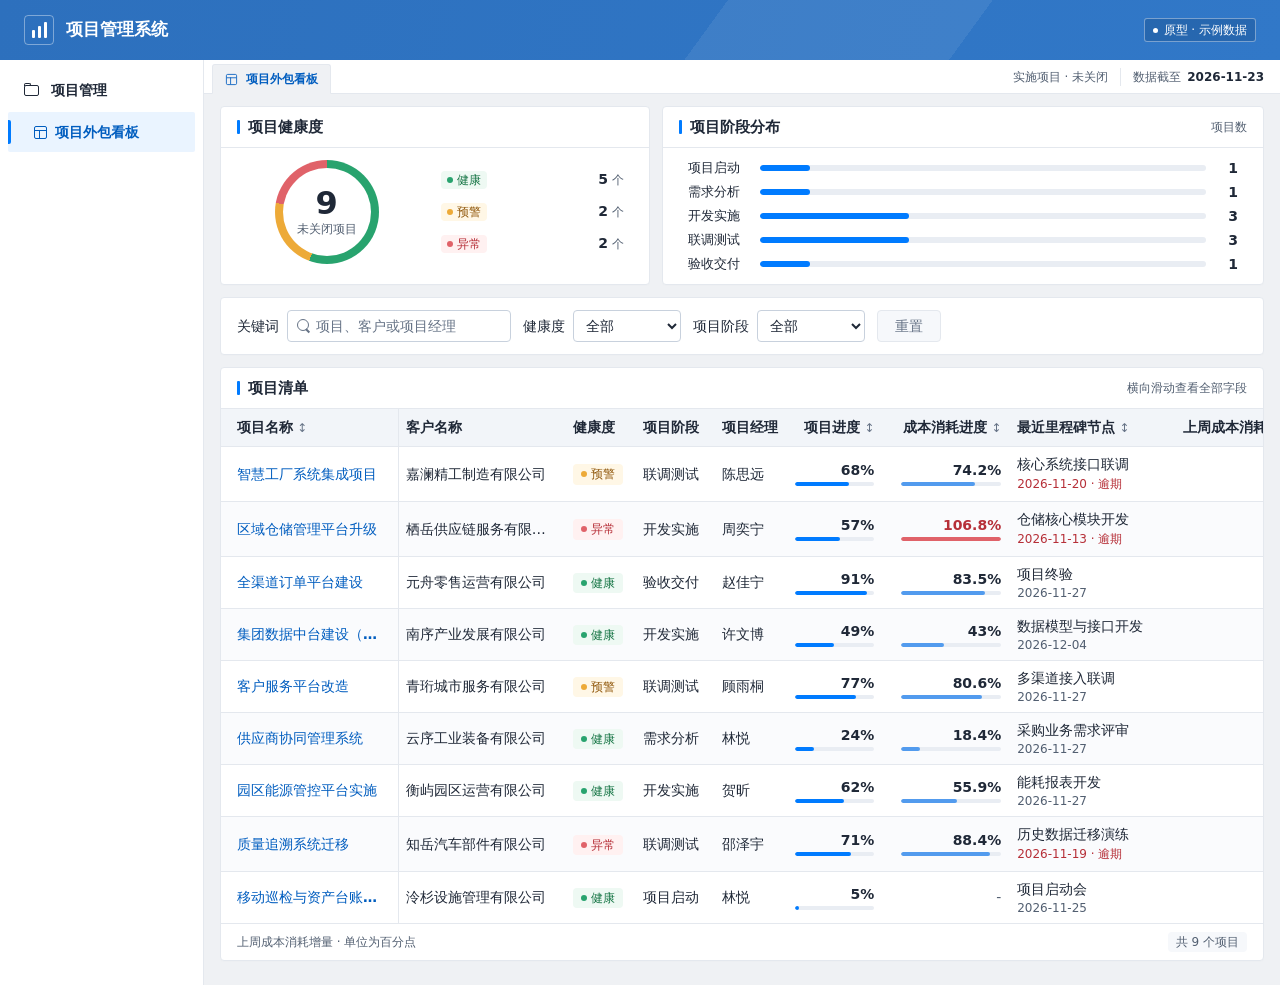
==== project-outsourcing-dashboard.html @ 2dc1c1fe "Publish project outsourcing dashboard" ====
<!doctype html>
<html lang="zh-CN">
<head>
  <meta charset="utf-8">
  <meta name="viewport" content="width=device-width, initial-scale=1">
  <meta name="color-scheme" content="light">
  <title>项目外包看板原型</title>
  <style>
/* PMIS reference · KOCA platform shell, workspace tabs and enterprise table */
/* Standalone prototype · native HTML controls */
:root {
  --ink: #1f2837;
  --muted: #525f71;
  --quiet: #667386;
  --blue: #007bff;
  --blue-dark: #005dbf;
  --blue-light: #eaf4ff;
  --blue-line: #b2d6ff;
  --blue-bar: #007bff;
  --blue-mid: #529bee;
  --canvas: #eff1f4;
  --paper: #fff;
  --line: #e4e8ee;
  --line-strong: #c8d1dd;
  --green: #167545;
  --green-mid: #28a36e;
  --green-soft: #eef9f3;
  --amber: #90570a;
  --amber-mid: #edaa38;
  --amber-soft: #fff7e6;
  --red: #b62f38;
  --red-mid: #e06269;
  --red-soft: #fff1f1;
  --soft: #f6f8fb;
  --table-head: #f2f5f9;
  --table-stripe: #fafbfd;
  --track: #e9edf3;
  --focus: #005dbf;
  --platform-blue: #3178c8;
  --platform-blue-deep: #2d70bd;
  --platform-white: #fff;
  --platform-band: #ffffff13;
  --platform-border: #ffffff63;
  --platform-chip: #15498458;
  --nav-overlay: #17283f59;
  --header-height: 60px;
  --rail-width: 204px;
  --radius: 4px;
  --shadow: 0 1px 2px #1a355403;
  --font-body: "PingFang SC", "Microsoft YaHei UI", "Microsoft YaHei", "Noto Sans CJK SC", system-ui, sans-serif;
  --font-display: var(--font-body);
  --font-num: "Segoe UI", "Microsoft YaHei UI", system-ui, sans-serif;
}

*, *::before, *::after { box-sizing: border-box; }
html, body { margin: 0; min-width: 0; min-height: 100%; overflow-x: clip; }
body { color: var(--ink); background: var(--canvas); font: 14px/1.5 var(--font-body); }
button, input, select { font: inherit; }
button { color: inherit; cursor: pointer; }
button:disabled { cursor: default; }
a { color: var(--blue-dark); text-decoration: none; }
a:hover { text-decoration: underline; }
:where(a, button, input, select, summary, [tabindex]):focus-visible { outline: 2px solid var(--focus); outline-offset: 2px; }
:where(button, .worktabs a, .app-brand) { white-space: nowrap; }
h1, h2, h3, p { margin: 0; }
h1, h2, h3 { font-family: var(--font-display); overflow-wrap: anywhere; min-width: 0; }
.skip-link { position: fixed; z-index: 10; inset: 8px auto auto 12px; transform: translateY(-160%); background: var(--paper); padding: 8px 12px; border-radius: var(--radius); }
.skip-link:focus { transform: none; }
.visually-hidden { position: absolute; width: 1px; height: 1px; padding: 0; overflow: hidden; clip-path: inset(50%); white-space: nowrap; }

.app-header { position: sticky; top: 0; z-index: 8; color: var(--platform-white); background: linear-gradient(126deg, transparent 0 55%, var(--platform-band) 55% 75%, transparent 75%), linear-gradient(105deg, var(--platform-blue-deep), var(--platform-blue)); }
.app-header-inner { height: var(--header-height); padding: 0 24px; display: flex; align-items: center; gap: 12px; }
.app-header :focus-visible { outline-color: var(--platform-white); }
.app-brand { display: inline-flex; align-items: center; gap: 12px; font-weight: 650; font-size: 17px; color: inherit; }
.app-brand:hover { text-decoration: none; }
.brand-icon { display: inline-flex; align-items: end; justify-content: center; gap: 3px; width: 30px; height: 30px; padding-bottom: 6px; flex: none; border: 1px solid var(--platform-border); border-radius: var(--radius); }
.brand-icon i { width: 3px; height: 8px; border-radius: 1px; background: currentColor; }
.brand-icon i:nth-child(2) { height: 12px; }
.brand-icon i:nth-child(3) { height: 16px; }
.demo-mark { display: inline-flex; align-items: center; gap: 6px; margin-left: auto; padding: 2px 8px; color: inherit; background: var(--platform-chip); border: 1px solid var(--platform-border); border-radius: 3px; font-size: 12px; white-space: nowrap; }
.demo-mark span { width: 5px; height: 5px; border-radius: 50%; background: currentColor; }
.menu-toggle, .nav-scrim { display: none; }
.app-layout { display: grid; grid-template-columns: var(--rail-width) minmax(0, 1fr); min-height: calc(100vh - var(--header-height)); }
.sidebar { min-width: 0; background: var(--paper); border-right: 1px solid var(--line); padding-top: 12px; }
.sidebar nav { position: sticky; top: calc(var(--header-height) + 12px); }
.sidebar-title { display: flex; align-items: center; gap: 12px; min-height: 36px; margin: 0 12px; padding-inline: 12px; font-size: 14px; font-weight: 600; }
.sidebar-link { position: relative; display: flex; align-items: center; gap: 8px; min-height: 40px; margin: 4px 8px 0; padding: 8px 12px 8px 26px; border-radius: 2px; color: var(--blue-dark); background: var(--blue-light); font-weight: 600; }
.sidebar-link::before { content: ""; position: absolute; top: 8px; bottom: 8px; left: 0; width: 3px; border-radius: 0 2px 2px 0; background: var(--blue); }
.sidebar-link:hover { text-decoration: none; background: var(--blue-light); box-shadow: inset 0 0 0 1px var(--blue-line); }
.folder-icon, .dashboard-icon { position: relative; display: inline-block; flex: none; }
.folder-icon { width: 15px; height: 11px; border: 1.5px solid currentColor; border-radius: 2px; }
.folder-icon::before { content: ""; position: absolute; width: 7px; height: 3px; bottom: 100%; left: -1.5px; border: 1.5px solid currentColor; border-bottom: 0; border-radius: 2px 2px 0 0; }
.dashboard-icon { width: 13px; height: 13px; border: 1.5px solid currentColor; border-radius: 2px; }
.dashboard-icon::before, .dashboard-icon::after { position: absolute; content: ""; background: currentColor; }
.dashboard-icon::before { top: 3px; left: 0; right: 0; height: 1px; }
.dashboard-icon::after { top: 3px; left: 4px; bottom: 0; width: 1px; }

.workspace { min-width: 0; }
.workspace-inner { max-width: 1568px; margin: 0 auto; min-width: 0; padding: 12px 16px 24px; }
.workbar { position: sticky; z-index: 3; top: var(--header-height); display: flex; align-items: center; gap: 12px; min-width: 0; min-height: 34px; padding: 0 16px 0 8px; border-bottom: 1px solid var(--line); background: var(--paper); }
.worktabs { align-self: stretch; display: flex; flex: none; align-items: end; }
.worktab { display: flex; align-items: center; gap: 8px; padding: 4px 12px; height: 30px; background: var(--canvas); border: 1px solid var(--line); border-bottom-color: var(--canvas); border-radius: 3px 3px 0 0; color: var(--blue-dark); font-size: 12px; font-weight: 600; transform: translateY(1px); }
.worktab .dashboard-icon { scale: .85; }
.worktab:hover { background: var(--blue-light); text-decoration: none; }
.worktab:focus-visible { outline-offset: -2px; }
.work-scope { margin-left: auto; padding-right: 12px; border-right: 1px solid var(--line); color: var(--muted); font-size: 12px; white-space: nowrap; }
.panel { min-width: 0; background: var(--paper); border: 1px solid var(--line); border-radius: var(--radius); box-shadow: var(--shadow); }
#page-title:focus, #d-project-heading:focus { outline: none; }
.snapshot { display: inline-flex; gap: 6px; align-items: center; color: var(--muted); font-size: 12px; white-space: nowrap; }
.snapshot time { font: 600 12px var(--font-num); color: var(--ink); font-variant-numeric: tabular-nums; }
.section-label { display: flex; align-items: center; gap: 8px; color: var(--ink); font-size: 15px; font-weight: 600; line-height: 24px; }
.section-label::before { content: ""; width: 3px; height: 14px; background: var(--blue); border-radius: 1px; flex: none; }

.portfolio-summary { display: grid; grid-template-columns: minmax(0, 5fr) minmax(0, 7fr); gap: 12px; margin-bottom: 12px; }
.summary-heading { display: flex; justify-content: space-between; align-items: center; gap: 8px; padding: 8px 16px; border-bottom: 1px solid var(--line); }
.summary-heading > span { color: var(--muted); font-size: 12px; }
.health-layout { display: grid; grid-template-columns: minmax(112px, 1fr) minmax(0, 1.12fr); align-items: center; gap: 16px; padding: 12px 16px; }
.health-ring { position: relative; display: grid; place-items: center; justify-self: center; width: 104px; height: 104px; border-radius: 50%; background: conic-gradient(var(--green-mid) 0 var(--slice-one), var(--amber-mid) var(--slice-one) var(--slice-two), var(--red-mid) var(--slice-two) 100%); }
.health-ring::before { content: ""; position: absolute; inset: 8px; border-radius: 50%; background: var(--paper); }
.ring-label { position: relative; display: grid; justify-items: center; line-height: 1.15; gap: 4px; }
.ring-label strong { font: 650 32px/1 var(--font-num); color: var(--ink); }
.ring-label span { color: var(--muted); font-size: 12px; }
.summary-controls { display: grid; gap: 4px; min-width: 0; }
.health-selector, .stage-selector { display: grid; align-items: center; background: none; border: 1px solid transparent; border-radius: var(--radius); padding: 4px 8px; text-align: left; min-width: 0; }
.health-selector { grid-template-columns: 1fr auto; gap: 8px; }
.health-selector:hover, .stage-selector:hover { background: var(--soft); }
.health-selector[aria-pressed="true"], .stage-selector[aria-pressed="true"] { background: var(--blue-light); border-color: var(--blue-line); }
.health-label { display: inline-flex; justify-self: start; align-items: center; gap: 4px; padding: 0 6px; color: var(--status-fg); background: var(--status-bg); border-radius: var(--radius); font-size: 12px; }
.health-selector .value, .stage-selector .value { font: 600 14px var(--font-num); font-variant-numeric: tabular-nums; }
.health-selector .value small { margin-left: 4px; color: var(--muted); font: 12px var(--font-body); }
.health-dot { width: 6px; height: 6px; border-radius: 50%; background: var(--status-icon, currentColor); flex: none; }
.tone-ok { --status-fg: var(--green); --status-bg: var(--green-soft); --status-icon: var(--green-mid); }
.tone-watch { --status-fg: var(--amber); --status-bg: var(--amber-soft); --status-icon: var(--amber-mid); }
.tone-risk { --status-fg: var(--red); --status-bg: var(--red-soft); --status-icon: var(--red-mid); }
.health { display: inline-flex; align-items: center; gap: 4px; padding: 2px 8px; border-radius: var(--radius); background: var(--status-bg); color: var(--status-fg); font-size: 12px; white-space: nowrap; }
.stage-controls { display: grid; padding: 8px 16px; }
.stage-selector { grid-template-columns: 64px minmax(0, 1fr) 24px; gap: 8px; padding: 0 8px; min-height: 24px; }
.stage-selector > span:first-child { font-size: 13px; }
.stage-selector .value { text-align: right; }
.stage-track, .cell-track { display: block; background: var(--track); overflow: hidden; border-radius: 4px; }
.stage-track { height: 6px; }
.stage-track i, .cell-track i { display: block; height: 100%; width: var(--bar-width); background: var(--blue-bar); border-radius: inherit; }

.list-header { display: flex; align-items: center; justify-content: space-between; flex-wrap: wrap; gap: 8px; padding: 8px 16px; }
.list-title { display: flex; flex-wrap: wrap; align-items: center; gap: 8px; }
.list-count { color: var(--muted); background: var(--soft); padding: 0 8px; border-radius: var(--radius); font-size: 12px; line-height: 20px; font-variant-numeric: tabular-nums; white-space: nowrap; }
.filters { display: flex; flex-wrap: wrap; align-items: center; gap: 12px; padding: 12px 16px; margin-bottom: 12px; }
.filter-field { display: flex; align-items: center; gap: 8px; min-width: 0; }
.filter-field > span:first-child { white-space: nowrap; }
.search-control { display: block; position: relative; min-width: 0; width: 224px; }
.search-icon { width: 12px; height: 12px; position: absolute; top: 9px; left: 10px; border: 1.5px solid var(--quiet); border-radius: 50%; pointer-events: none; }
.search-icon::after { content: ""; position: absolute; width: 5px; height: 1.5px; background: var(--quiet); top: 8px; left: 8px; rotate: 45deg; transform-origin: left center; }
.filters :where(input, select, button) { border: 1px solid var(--line-strong); background: var(--paper); border-radius: var(--radius); min-height: 32px; color: var(--ink); font-size: 14px; }
.filters input { width: 100%; padding: 4px 8px 4px 28px; }
.filters input::placeholder { color: var(--quiet); opacity: 1; }
.filters select { padding: 4px 8px; min-width: 108px; }
.filters :where(input, select):hover { border-color: var(--quiet); }
.filters .reset { padding: 4px 12px; min-width: 64px; }
.filters .reset:hover:not(:disabled) { background: var(--blue-light); color: var(--blue-dark); border-color: var(--blue); }
.filters .reset:disabled { color: var(--quiet); background: var(--soft); border-color: var(--line); }
.mobile-scroll-hint { display: none; }

.project-grid { overflow-x: auto; overscroll-behavior-x: contain; scrollbar-color: var(--line-strong) var(--soft); }
.project-grid:focus-visible { outline-offset: -2px; }
.project-table { width: 100%; min-width: 1104px; border-spacing: 0; border-collapse: separate; table-layout: fixed; text-align: left; }
.project-table th { background: var(--table-head); color: var(--ink); border-block: 1px solid var(--line); font-size: 14px; font-weight: 600; white-space: nowrap; }
.project-table :where(th, td) { padding: 8px; vertical-align: middle; }
.project-table :where(th, td):first-child { padding-left: 16px; }
.project-table :where(th, td):last-child { padding-right: 16px; }
.project-table th:nth-child(1) { width: 16%; }
.project-table th:nth-child(2) { width: 15.2%; }
.project-table th:nth-child(3) { width: 6.3%; }
.project-table th:nth-child(4) { width: 7.2%; }
.project-table th:nth-child(5) { width: 6.6%; }
.project-table th:nth-child(6) { width: 8.6%; }
.project-table th:nth-child(7) { width: 11.5%; }
.project-table th:nth-child(8) { width: 14%; }
.project-table th:nth-child(9) { width: 14.6%; }
.project-table :is(th, td):is(:nth-child(6), :nth-child(7), :nth-child(9)) { text-align: right; }
.project-table td { height: 48px; font-size: 14px; border-bottom: 1px solid var(--line); line-height: 1.36; }
.project-table tbody tr:not(.empty-row) { cursor: pointer; }
.project-table tbody tr:nth-child(even) td { background: var(--table-stripe); }
.project-table tbody tr:not(.empty-row):hover td, .project-table tbody tr:not(.empty-row):focus-within td { background: var(--blue-light); }
.project-table .sort { display: inline-flex; align-items: center; gap: 4px; padding: 0; border: 0; background: none; font-weight: inherit; }
.sort .sort-icon { font: 12px/1 var(--font-num); color: var(--quiet); }
.project-table th[aria-sort] .sort-icon, .project-table .sort:hover { color: var(--blue-dark); }
.project-link, .customer-cell > span, .milestone-cell > span { display: block; white-space: nowrap; overflow: hidden; text-overflow: ellipsis; }
.project-link { color: var(--blue-dark); font-weight: 550; }
.barcell { display: grid; gap: 4px; margin-left: auto; max-width: 100px; }
.cell-value { font: 600 14px/1.15 var(--font-num); font-variant-numeric: tabular-nums; white-space: nowrap; }
.cell-track { height: 4px; }
.barcell.cost .cell-track i { background: var(--blue-mid); }
.barcell.over { color: var(--red); }
.barcell.over .cell-track i { background: var(--red-mid); }
.milestone-cell { display: grid; gap: 2px; min-width: 0; }
.milestone-cell small { color: var(--muted); font: 12px var(--font-body); white-space: nowrap; }
.milestone-cell small.late { color: var(--red); }
.weekly-cell { white-space: nowrap; font-variant-numeric: tabular-nums; }
.weekly-number { font: 600 14px var(--font-num); }
.weekly-number.neutral, .missing { color: var(--muted); }
.project-table .empty-row td { text-align: center; padding: 24px 16px; color: var(--muted); }
.empty-row strong { display: block; color: var(--ink); font-weight: 600; margin-bottom: 4px; }
.table-notes { display: flex; align-items: center; justify-content: space-between; flex-wrap: wrap; gap: 4px 12px; padding: 8px 16px; color: var(--muted); font-size: 12px; }
.unknown-project { padding: 20px; }
.unknown-project a { display: inline-block; margin-top: 8px; }
.no-script { padding: 16px; }

@media (max-width: 1360px) {
  .project-table :where(th, td):first-child { position: sticky; left: 0; z-index: 1; background: var(--paper); box-shadow: 1px 0 var(--line); }
  .project-table th:first-child { background: var(--table-head); }
  .project-table .empty-row td { position: static; box-shadow: none; text-align: left; }
  .mobile-scroll-hint { display: block; color: var(--muted); font-size: 12px; }
}
@media (max-width: 1024px) {
  .app-layout { grid-template-columns: minmax(0, 1fr); }
  .sidebar { display: none; }
  .app-header-inner { padding-inline: 12px; }
  .menu-toggle { display: grid; place-items: center; flex: none; width: 32px; height: 32px; padding: 0; color: inherit; background: transparent; border: 1px solid transparent; border-radius: var(--radius); }
  .menu-toggle:hover, .menu-toggle[aria-expanded="true"] { background: var(--platform-chip); border-color: var(--platform-border); }
  .menu-toggle span { width: 15px; height: 2px; border-radius: 1px; background: currentColor; box-shadow: 0 -5px currentColor, 0 5px currentColor; }
  .mobile-nav-open .sidebar { display: block; position: fixed; z-index: 7; top: var(--header-height); bottom: 0; left: 0; width: min(232px, 82vw); }
  .mobile-nav-open .nav-scrim:not([hidden]) { display: block; position: fixed; z-index: 6; inset: var(--header-height) 0 0; border: 0; padding: 0; background: var(--nav-overlay); }
}
@media (max-width: 640px) {
  .workspace-inner { padding: 12px 12px 24px; }
  .work-scope { display: none; }
  .snapshot { margin-left: auto; }
  .portfolio-summary { grid-template-columns: minmax(0, 1fr); gap: 12px; margin-bottom: 12px; }
  .filters { display: grid; grid-template-columns: repeat(2, minmax(0, 1fr)) auto; align-items: end; gap: 8px; padding: 12px; }
  .filter-field { display: grid; gap: 4px; }
  .filter-field > span:first-child { font-size: 12px; color: var(--muted); }
  .search-field { grid-column: 1 / -1; }
  .search-control { width: 100%; }
  .filters select { min-width: 0; width: 100%; padding-inline: 4px; }
  .filters .reset { min-width: 0; padding-inline: 8px; }
  .project-table th:first-child { width: 160px; }
}
@media (max-width: 440px) {
  .app-header-inner { gap: 8px; }
  .app-brand { gap: 8px; font-size: 15px; }
  .brand-icon { width: 26px; height: 26px; padding-bottom: 4px; }
  .workbar { padding-right: 8px; }
  .list-header, .table-notes { padding-inline: 12px; }
}

.d-view {
  --d-name-col: 216px;
  --d-names-background: var(--paper);
  --d-pad: 16px;
  display: grid;
  gap: 12px;
  min-width: 0;
}

.d-view .panel { min-width: 0; }

.d-project-header { padding: 0 var(--d-pad); }
.d-project-heading-row { display: flex; align-items: center; justify-content: space-between; gap: 8px 16px; min-height: 52px; padding-block: 8px; border-bottom: 1px solid var(--line); }
.d-project-title { display: flex; align-items: center; flex-wrap: wrap; gap: 4px 8px; min-width: 0; }
.d-project-title h1 { margin: 0; font-size: 20px; line-height: 1.4; font-weight: 600; overflow-wrap: anywhere; }
.d-back-link { display: inline-flex; align-items: center; gap: 4px; flex: none; color: var(--blue-dark); font-size: 13px; font-weight: 500; white-space: nowrap; }
.d-back-link:hover { text-decoration: underline; }
.d-back-link span { font-size: 16px; line-height: 1; }
.d-project-meta { display: flex; flex-wrap: wrap; gap: 4px 24px; margin: 0; padding-block: 12px 0; font-size: 13px; }
.d-project-meta > div { display: flex; flex-wrap: wrap; gap: 2px 8px; }
.d-project-meta dt { color: var(--muted); font-size: 12px; align-self: center; }
.d-project-meta dd { color: var(--ink); margin: 0; font-weight: 500; }

.d-kpis {
  display: grid;
  grid-template-columns: repeat(6, minmax(0, 1fr));
  gap: 8px;
  margin: 12px var(--d-pad);
}

.d-kpi {
  min-height: 68px;
  padding: 8px 12px;
  display: flex;
  flex-direction: column;
  justify-content: center;
  gap: 5px;
  min-width: 0;
  background: var(--soft);
  border: 1px solid var(--line);
  border-radius: var(--radius);
}

.d-kpi-ring { flex-direction: row; align-items: center; justify-content: flex-start; gap: 8px; }
.d-kpi-label { color: var(--muted); font-size: 12px; line-height: 1.5; }
.d-kpi-value { color: var(--ink); font: 650 clamp(18px, 1.55vw, 23px) / 1.12 var(--font-num); font-variant-numeric: tabular-nums; letter-spacing: -.03em; white-space: nowrap; }
.d-kpi-value small { margin-inline-start: 2px; font: 500 12px / 1.2 var(--font-body, sans-serif); letter-spacing: 0; color: var(--muted); }
.d-kpi-ring .d-kpi-label { margin-bottom: 4px; }
.d-ring {
  --d-ring-color: var(--blue);
  position: relative;
  flex: 0 0 36px;
  width: 36px;
  height: 36px;
  border-radius: 50%;
  background: conic-gradient(var(--d-ring-color) var(--d-ring-value), var(--track) var(--d-ring-value));
}

.d-ring::after { content: ""; position: absolute; inset: 4px; border-radius: 50%; background: var(--soft); }
.d-ring-over .d-ring { --d-ring-color: var(--red); }

.d-deliverables { border-top: 1px solid var(--line); }
.d-deliverables summary {
  display: grid;
  grid-template-columns: minmax(0, 1fr) auto 8px;
  align-items: center;
  gap: 8px;
  width: 100%;
  min-height: 40px;
  padding: 8px var(--d-pad);
  color: var(--ink);
  font-size: 14px;
  font-weight: 600;
  cursor: pointer;
  list-style: none;
}

.d-deliverables summary::-webkit-details-marker { display: none; }
.d-deliverables summary:hover { color: var(--blue-dark); background: var(--soft); }
.d-delivery-chevron {
  width: 7px;
  height: 7px;
  border-top: 1.5px solid var(--muted);
  border-right: 1.5px solid var(--muted);
  transform: rotate(45deg);
}

.d-deliverables[open] .d-delivery-chevron { transform: rotate(135deg); }
.d-delivery-count { color: var(--muted); font-size: 12px; font-weight: 400; }
.d-delivery-scroll { overflow-x: auto; margin: 0 var(--d-pad) var(--d-pad); border: 1px solid var(--line); border-radius: var(--radius); }
.d-delivery-table { width: 100%; min-width: 340px; border-collapse: collapse; text-align: left; font-size: 14px; }
.d-delivery-table th, .d-delivery-table td { padding: 8px 12px; border-bottom: 1px solid var(--line); }
.d-delivery-table th { font-weight: 600; background: var(--soft); }
.d-delivery-table tbody tr:last-child td { border-bottom: 0; }
.d-delivery-table tbody tr:hover td { background: var(--blue-light); }
.d-delivery-table td:first-child { width: 50%; }
.d-delivery-table td:nth-child(2), .d-delivery-table td:nth-child(3) { white-space: nowrap; }
.d-delivery-table td:nth-child(3) { font-variant-numeric: tabular-nums; }
.d-deliverables > .d-empty { margin: 0 var(--d-pad) 12px; }

.d-section-header { display: flex; justify-content: space-between; align-items: center; gap: 8px 16px; padding: 8px var(--d-pad); border-bottom: 1px solid var(--line); }
.d-section-header h2 { margin: 0; color: var(--ink); font-size: 16px; line-height: 1.5; font-weight: 600; }
.d-section-note { color: var(--muted); font-size: 12px; margin: 2px 0 0; }
.d-chart-body { padding: 0 var(--d-pad) 12px; min-width: 0; }
.d-timeline-card .d-chart-body { padding-top: 12px; }
.d-scale { display: inline-flex; align-self: center; background: var(--paper); border: 1px solid var(--line-strong); border-radius: var(--radius); }
.d-scale button, .d-filters button { color: var(--muted); font: inherit; font-size: 12px; cursor: pointer; white-space: nowrap; }
.d-scale button { min-height: 28px; border: 0; padding: 4px 12px; background: transparent; }
.d-scale button + button { border-left: 1px solid var(--line-strong); }
.d-scale button:first-child { border-radius: 3px 0 0 3px; }
.d-scale button:last-child { border-radius: 0 3px 3px 0; }
.d-scale button[aria-pressed="true"] { color: var(--blue-dark); background: var(--blue-light); }
.d-scale button:hover { color: var(--blue-dark); }

.d-done { --d-status: var(--green); --d-status-soft: var(--green-soft); }
.d-active { --d-status: var(--blue-dark); --d-status-mark: var(--blue); --d-status-soft: var(--blue-light); }
.d-late { --d-status: var(--red); --d-status-soft: var(--red-soft); }
.d-waiting { --d-status: var(--muted); --d-status-soft: var(--soft); }
.d-status { display: inline-flex; align-items: center; gap: 4px; white-space: nowrap; color: var(--d-status); background: var(--d-status-soft); padding: 2px 8px; border-radius: var(--radius); font-size: 12px; font-weight: 500; }
.d-status i, .d-filters i, .d-gantt-select i { height: 6px; width: 6px; flex: 0 0 6px; border-radius: 50%; background: var(--d-status-mark, var(--d-status)); }
.d-filters { display: flex; gap: 20px; margin-bottom: 12px; border-bottom: 1px solid var(--line); overflow-x: auto; scrollbar-width: thin; scrollbar-color: var(--line-strong) var(--soft); }
.d-filters button {
  display: inline-flex;
  align-items: center;
  gap: 4px;
  min-height: 40px;
  padding: 0 2px;
  border: 0;
  border-bottom: 2px solid transparent;
  border-radius: 0;
  background: transparent;
  color: var(--ink);
  font-size: 14px;
}

.d-filters button span { padding: 0 4px; background: var(--soft); border-radius: var(--radius); color: var(--muted); font-size: 12px; font-variant-numeric: tabular-nums; }
.d-filters button:hover, .d-filters button[aria-pressed="true"] { color: var(--blue-dark); }
.d-filters button[aria-pressed="true"] { border-color: var(--blue); font-weight: 600; }
.d-filters button[aria-pressed="true"] span { color: inherit; background: var(--blue-light); }
.d-empty { padding: 12px 8px; color: var(--muted); font-size: 14px; margin: 0; }
.d-chart-empty { padding: 40px 12px; text-align: center; border: 1px dashed var(--line-strong); border-radius: var(--radius); }
.d-chart-note { color: var(--muted); margin: 8px 0 0; font-size: 12px; }
.d-scroll-hint { display: none; }
.d-gantt-scroll, .d-timeline-scroll { overflow: auto; border: 1px solid var(--line); border-radius: var(--radius); min-width: 0; font-size: 12px; scrollbar-color: var(--line-strong) var(--soft); }
.d-gantt-scroll { max-height: 480px; }
.d-gantt-sheet { min-width: calc(var(--d-name-col) + var(--d-plot-width)); }
.d-gantt-row { display: grid; grid-template-columns: var(--d-name-col) minmax(0, 1fr); min-height: 40px; border-bottom: 1px solid var(--line); }
.d-gantt-row:last-child { border-bottom: 0; }
.d-gantt-row:nth-child(odd) { --d-names-background: var(--soft); background: var(--soft); }
.d-gantt-row:hover, .d-gantt-row:has([aria-pressed="true"]) { --d-names-background: var(--blue-light); background: var(--blue-light); }
.d-gantt-heading { position: sticky; top: 0; z-index: 4; background: var(--soft); min-height: 44px; }
.d-gantt-heading:hover { background: var(--soft); }
.d-gantt-heading .d-gantt-name { display: flex; align-items: flex-end; padding: 0 12px 8px; color: var(--ink); font-weight: 600; background: var(--soft); }
.d-gantt-name { position: sticky; left: 0; z-index: 2; background: var(--d-names-background); border-right: 1px solid var(--line); min-width: 0; }
.d-gantt-plot { position: relative; overflow: hidden; min-width: 0; }
.d-gantt-select {
  display: flex;
  align-items: center;
  width: 100%;
  min-height: 40px;
  color: var(--ink);
  background: transparent;
  border: 0;
  gap: 8px;
  text-align: start;
  cursor: pointer;
  padding: 4px 12px;
  font: 13px/1.32 var(--font-body);
}

.d-gantt-select:focus-visible { outline-offset: -2px; }
.d-gantt-select span { display: grid; gap: 1px; min-width: 0; }
.d-gantt-select b { color: var(--ink); overflow: hidden; text-overflow: ellipsis; white-space: nowrap; font-weight: 600; }
.d-gantt-select[aria-pressed="true"] b { color: var(--blue-dark); }
.d-gantt-select small { color: var(--muted); font-size: 11px; font-variant-numeric: tabular-nums; white-space: nowrap; }
.d-grid-line { position: absolute; pointer-events: none; width: 1px; border-left: 1px solid var(--line); left: var(--d-pos); inset-block: 0; }
.d-grid-line > span { position: absolute; color: var(--muted); bottom: 8px; left: 8px; font-size: 12px; white-space: nowrap; }
.d-today-line { position: absolute; pointer-events: none; left: var(--d-pos); inset-block: 0; z-index: 1; width: 1px; border-left: 1px dashed var(--red); }
.d-today-line > b { position: absolute; left: 3px; top: 2px; white-space: nowrap; color: var(--red); font-size: 10px; background: var(--red-soft); padding: 1px 4px; border-radius: 3px; }
.d-bar { position: absolute; top: 50%; transform: translateY(-50%); height: 13px; left: var(--d-pos); width: var(--d-size); min-width: 2px; display: flex; background: var(--d-status-soft); border: 1px solid var(--d-status); border-radius: 3px; cursor: pointer; }
.d-bar-fill { background: var(--d-status-mark, var(--d-status)); width: var(--d-fill); flex: 0 0 var(--d-fill); min-width: 0; border-radius: 2px; }
.d-track-empty { border-style: dashed; border-color: var(--line-strong); background: var(--soft); }
.d-bar-label { display: inline-flex; align-items: center; position: absolute; left: calc(100% + 6px); top: 50%; transform: translateY(-50%); gap: 4px; white-space: nowrap; font-variant-numeric: tabular-nums; color: var(--muted); font-size: 11px; }
.d-label-left .d-bar-label { left: auto; right: calc(100% + 6px); }
.d-label-inside .d-bar-label { left: auto; right: 4px; padding: 1px 3px; border-radius: 2px; background: var(--paper); color: var(--ink); }
.d-bar-label em { color: var(--red); font-style: normal; }

.d-selection { display: flex; flex-wrap: wrap; align-items: center; gap: 4px 16px; margin-top: 12px; border: 1px solid var(--line); background: var(--soft); border-radius: var(--radius); padding: 8px 12px; color: var(--muted); font-size: 12px; }
.d-selection-name, .d-selection b { color: var(--ink); font-weight: 600; }
.d-delay { color: var(--red); }
.d-timeline-scroll { background: var(--paper); padding: 8px 16px; }
.d-timeline-plot {
  --d-axis-top: calc(21px + var(--d-lane-count) * 24px);
  position: relative;
  min-width: var(--d-timeline-width);
  height: calc(var(--d-axis-top) + 43px);
}

.d-timeline-plot > .d-grid-line, .d-timeline-plot > .d-today-line { bottom: 19px; }
.d-timeline-axis { position: absolute; left: 0; right: 0; top: var(--d-axis-top); height: 3px; background: var(--blue-line); }
.d-timeline-axis::before { content: ""; display: block; height: 100%; width: var(--d-timeline-fill); background: var(--green); }
.d-timeline-label { position: absolute; top: calc(-16px - var(--d-lane) * 24px); left: 50%; transform: translateX(-50%); white-space: nowrap; color: var(--d-status); font-size: 11px; }
.d-label-align-start .d-timeline-label { left: 0; transform: none; }
.d-label-align-end .d-timeline-label { left: auto; right: 0; transform: none; }
.d-timeline-node { position: absolute; z-index: 2; top: calc(var(--d-axis-top) - 5px); left: var(--d-x); transform: translateX(-50%); display: grid; gap: 4px; justify-items: center; width: 24px; padding: 0 2px 3px; border: 0; border-radius: 2px; color: var(--d-status); background: transparent; font: inherit; cursor: pointer; }
.d-timeline-node::before { position: absolute; content: ""; top: calc(-1px - var(--d-lane) * 24px); bottom: 100%; left: 50%; border-left: 1px dotted currentColor; opacity: .5; pointer-events: none; }
.d-node-circle { width: 13px; height: 13px; background: var(--d-status-mark, var(--d-status)); border: 2px solid var(--paper); border-radius: 50%; }
.d-timeline-node:hover .d-node-circle, .d-timeline-node[aria-pressed="true"] .d-node-circle { outline: 1px solid var(--d-status); outline-offset: 1px; }
.d-node-date { font-size: 10px; font-variant-numeric: tabular-nums; color: var(--muted); padding-top: calc(var(--d-date-lane) * 9px); }
.d-timeline-node[aria-pressed="true"] .d-node-date, .d-timeline-node[aria-pressed="true"] .d-timeline-label { color: var(--d-status); font-weight: 700; }

.d-view button:focus-visible, .d-view summary:focus-visible, .d-gantt-scroll:focus-visible, .d-timeline-scroll:focus-visible { outline: 2px solid var(--focus); outline-offset: 1px; }
.d-view .d-gantt-select:focus-visible, .d-view .d-filters button:focus-visible, .d-view .d-deliverables summary:focus-visible { outline-offset: -2px; }

@media (max-width: 1280px) {
  .d-view { --d-name-col: 184px; }
}

@media (max-width: 1080px) {
  .d-kpis { grid-template-columns: repeat(3, minmax(0, 1fr)); }
}

@media (max-width: 650px) {
  .d-view { gap: 12px; --d-name-col: 136px; --d-pad: 12px; }
  .d-project-title h1 { font-size: 18px; }
  .d-project-heading-row { align-items: flex-start; }
  .d-back-link { padding-top: 3px; font-size: 12px; }
  .d-kpis { grid-template-columns: repeat(2, minmax(0, 1fr)); margin-block: 12px; }
  .d-kpi { padding: 8px; min-height: 64px; }
  .d-kpi-ring { gap: 4px; }
  .d-ring { width: 28px; height: 28px; flex-basis: 28px; }
  .d-ring::after { inset: 4px; }
  .d-project-meta { gap: 4px 12px; }
  .d-project-meta > div { column-gap: 4px; }
  .d-gantt-select, .d-gantt-heading .d-gantt-name { padding-inline: 8px; }
  .d-section-header { flex-direction: column; align-items: flex-start; }
  .d-scale { align-self: flex-start; }
  .d-selection { gap: 4px 12px; }
  .d-filters { flex-wrap: wrap; gap: 0 12px; overflow: visible; margin-bottom: 8px; }
  .d-filters button { font-size: 12px; }
  .d-scroll-hint { display: block; color: var(--muted); font-size: 12px; margin-bottom: 8px; }
}

  </style>
</head>
<body>
  <a class="skip-link" href="#main-content">跳到主要内容</a>
  <header class="app-header">
    <div class="app-header-inner">
      <button class="menu-toggle" id="menu-toggle" type="button" aria-label="展开导航" aria-expanded="false" aria-controls="project-sidebar"><span aria-hidden="true"></span></button>
      <a class="app-brand" href="#projects" data-return><span class="brand-icon" aria-hidden="true"><i></i><i></i><i></i></span><span>项目管理系统</span></a>
      <span class="demo-mark"><span aria-hidden="true"></span>原型 · 示例数据</span>
    </div>
  </header>
  <div class="app-layout">
    <aside class="sidebar" id="project-sidebar">
      <nav aria-label="项目管理导航">
        <h2 class="sidebar-title"><i class="folder-icon" aria-hidden="true"></i>项目管理</h2>
        <a class="sidebar-link" href="#projects" data-return aria-current="location"><i class="dashboard-icon" aria-hidden="true"></i>项目外包看板</a>
      </nav>
    </aside>
    <button class="nav-scrim" type="button" tabindex="-1" aria-label="关闭导航" hidden></button>
    <main id="main-content" class="workspace" tabindex="-1">
      <div class="workbar">
        <nav id="breadcrumbs" class="worktabs" aria-label="工作区页签">
          <a class="worktab" href="#projects" data-return aria-current="location"><i class="dashboard-icon" aria-hidden="true"></i>项目外包看板</a>
        </nav>
        <span class="work-scope">实施项目 · 未关闭</span>
        <span class="snapshot"><span>数据截至</span><time id="snapshot-time"></time></span>
      </div>
      <div class="workspace-inner">
        <div id="view"></div>
        <noscript><p class="panel no-script">请在浏览器中启用 JavaScript 以查看交互原型。</p></noscript>
      </div>
    </main>
  </div>
  <script>
// 演示数据。客户、人员、项目、指标与状态均为虚构，快照日期为 2026-11-23。
// cost 为成本消耗进度（%），weekly 为上周成本消耗增量（百分点）。
const projects = [
  {
    id: "smart-factory",
    name: "智慧工厂系统集成项目",
    customer: "嘉澜精工制造有限公司",
    health: "预警",
    stage: "联调测试",
    manager: "陈思远",
    progress: 68,
    cost: 74.2,
    estimate: 1260,
    actual: 873.5,
    weekly: 4.6,
    milestones: [
      { id: "kickoff", name: "项目启动", start: "2026-07-13", end: "2026-07-17", progress: 100, actualDate: "2026-07-17" },
      { id: "review", name: "需求调研与评审", start: "2026-07-20", end: "2026-08-07", progress: 100, actualDate: "2026-08-06" },
      { id: "solution", name: "系统方案设计", start: "2026-08-03", end: "2026-09-04", progress: 100, actualDate: "2026-09-04" },
      { id: "test-cases", name: "测试用例评审", start: "2026-08-24", end: "2026-09-25", progress: 100, actualDate: "2026-09-28" },
      { id: "equipment", name: "产线设备数据接入", start: "2026-09-14", end: "2026-10-23", progress: 100, actualDate: "2026-10-22" },
      { id: "system-link", name: "核心系统接口联调", start: "2026-10-12", end: "2026-11-20", progress: 86, actualDate: null },
      { id: "functional-test", name: "业务流程集成测试", start: "2026-10-26", end: "2026-12-11", progress: 54, actualDate: null },
      { id: "performance", name: "性能与安全测试", start: "2026-11-30", end: "2026-12-25", progress: 0, actualDate: null },
      { id: "pilot", name: "试运行与上线", start: "2027-01-04", end: "2027-01-29", progress: 0, actualDate: null },
      { id: "acceptance", name: "业务验收与交付", start: "2027-02-22", end: "2027-03-19", progress: 0, actualDate: null }
    ],
    deliverables: [
      { name: "项目实施方案", status: "已验收", acceptedDate: "2026-07-17" },
      { name: "业务需求规格说明书", status: "已验收", acceptedDate: "2026-08-07" },
      { name: "总体技术方案", status: "已验收", acceptedDate: "2026-09-07" },
      { name: "产线设备数据接入报告", status: "已验收", acceptedDate: "2026-10-27" },
      { name: "接口联调报告", status: "待验收", acceptedDate: null },
      { name: "试运行与上线报告", status: "未提交", acceptedDate: null },
      { name: "业务验收报告", status: "未提交", acceptedDate: null }
    ]
  },
  {
    id: "regional-warehouse",
    name: "区域仓储管理平台升级",
    customer: "栖岳供应链服务有限公司",
    health: "异常",
    stage: "开发实施",
    manager: "周奕宁",
    progress: 57,
    cost: 106.8,
    estimate: 790,
    actual: 724,
    weekly: 9.1,
    milestones: [
      { id: "scope", name: "仓储流程与范围确认", start: "2026-07-27", end: "2026-08-21", progress: 100, actualDate: "2026-08-21" },
      { id: "architecture", name: "系统架构评审", start: "2026-08-24", end: "2026-09-11", progress: 100, actualDate: "2026-09-14" },
      { id: "warehouse-core", name: "仓储核心模块开发", start: "2026-09-14", end: "2026-11-13", progress: 69, actualDate: null },
      { id: "integration", name: "承运平台对接联调", start: "2026-11-09", end: "2026-12-18", progress: 23, actualDate: null },
      { id: "rollout", name: "试点仓上线", start: "2027-01-04", end: "2027-02-05", progress: 0, actualDate: null }
    ],
    deliverables: [
      { name: "业务需求确认单", status: "已验收", acceptedDate: "2026-08-21" },
      { name: "总体设计说明书", status: "已验收", acceptedDate: "2026-09-16" },
      { name: "试点仓上线检查表", status: "未提交", acceptedDate: null }
    ]
  },
  {
    id: "retail-platform",
    name: "全渠道订单平台建设",
    customer: "元舟零售运营有限公司",
    health: "健康",
    stage: "验收交付",
    manager: "赵佳宁",
    progress: 91,
    cost: 83.5,
    estimate: 1030,
    actual: 886,
    weekly: 3.2,
    milestones: [
      { id: "definition", name: "渠道业务需求确认", start: "2026-06-15", end: "2026-07-17", progress: 100, actualDate: "2026-07-16" },
      { id: "development", name: "订单平台开发", start: "2026-07-20", end: "2026-09-25", progress: 100, actualDate: "2026-09-23" },
      { id: "migration", name: "订单数据迁移与校验", start: "2026-09-28", end: "2026-10-23", progress: 100, actualDate: "2026-10-22" },
      { id: "rollout", name: "生产环境切换", start: "2026-10-26", end: "2026-11-13", progress: 100, actualDate: "2026-11-12" },
      { id: "formal-acceptance", name: "项目终验", start: "2026-11-16", end: "2026-11-27", progress: 65, actualDate: null }
    ],
    deliverables: [
      { name: "渠道订单对接手册", status: "已验收", acceptedDate: "2026-09-24" },
      { name: "数据迁移验证报告", status: "已验收", acceptedDate: "2026-10-26" },
      { name: "上线与运维交接文档", status: "已验收", acceptedDate: "2026-11-16" },
      { name: "终验报告", status: "待验收", acceptedDate: null }
    ]
  },
  {
    id: "lakehouse",
    name: "集团数据中台建设（二期）",
    customer: "南序产业发展有限公司",
    health: "健康",
    stage: "开发实施",
    manager: "许文博",
    progress: 49,
    cost: 43,
    estimate: 1550,
    actual: 692,
    weekly: 3.8,
    milestones: [
      { id: "inventory", name: "数据盘点", start: "2026-08-17", end: "2026-09-18", progress: 100, actualDate: "2026-09-18" },
      { id: "standard", name: "数据标准评审", start: "2026-09-21", end: "2026-10-23", progress: 100, actualDate: "2026-10-22" },
      { id: "develop", name: "数据模型与接口开发", start: "2026-10-26", end: "2026-12-04", progress: 72, actualDate: null },
      { id: "check", name: "治理规则与质量验证", start: "2026-12-07", end: "2027-01-15", progress: 0, actualDate: null },
      { id: "accept", name: "业务验收", start: "2027-01-18", end: "2027-01-29", progress: 0, actualDate: null }
    ],
    deliverables: [
      { name: "数据资产盘点表", status: "已验收", acceptedDate: "2026-09-22" },
      { name: "主数据标准与编码规范", status: "已验收", acceptedDate: "2026-10-26" },
      { name: "数据资产目录（二期）", status: "未提交", acceptedDate: null }
    ]
  },
  {
    id: "service-platform",
    name: "客户服务平台改造",
    customer: "青珩城市服务有限公司",
    health: "预警",
    stage: "联调测试",
    manager: "顾雨桐",
    progress: 77,
    cost: 80.6,
    estimate: 580,
    actual: 458.5,
    weekly: 5.4,
    milestones: [
      { id: "research", name: "客服场景调研", start: "2026-08-10", end: "2026-08-28", progress: 100, actualDate: "2026-08-28" },
      { id: "develop", name: "工单与知识库建设", start: "2026-08-31", end: "2026-10-23", progress: 100, actualDate: "2026-10-27" },
      { id: "test", name: "多渠道接入联调", start: "2026-10-26", end: "2026-11-27", progress: 83, actualDate: null },
      { id: "launch", name: "上线及培训", start: "2026-11-30", end: "2026-12-18", progress: 0, actualDate: null }
    ],
    deliverables: [
      { name: "客服场景说明书", status: "已验收", acceptedDate: "2026-08-31" },
      { name: "工单流转配置说明", status: "已验收", acceptedDate: "2026-10-28" },
      { name: "多渠道接入测试报告", status: "待验收", acceptedDate: null },
      { name: "客户平台操作手册", status: "未提交", acceptedDate: null }
    ]
  },
  {
    id: "supplier-management",
    name: "供应商协同管理系统",
    customer: "云序工业装备有限公司",
    health: "健康",
    stage: "需求分析",
    manager: "林悦",
    progress: 24,
    cost: 18.4,
    estimate: 460,
    actual: 93,
    weekly: 2.2,
    milestones: [
      { id: "kickoff", name: "项目启动会", start: "2026-10-19", end: "2026-10-23", progress: 100, actualDate: "2026-10-23" },
      { id: "scope", name: "采购业务需求评审", start: "2026-10-26", end: "2026-11-27", progress: 82, actualDate: null },
      { id: "prototype", name: "门户与协同原型确认", start: "2026-11-30", end: "2026-12-18", progress: 0, actualDate: null },
      { id: "development", name: "供应商工作台开发", start: "2026-12-21", end: "2027-02-05", progress: 0, actualDate: null }
    ],
    deliverables: [
      { name: "项目启动会议纪要", status: "已验收", acceptedDate: "2026-10-26" },
      { name: "业务需求规格说明书", status: "待验收", acceptedDate: null },
      { name: "供应商操作手册", status: "未提交", acceptedDate: null }
    ]
  },
  {
    id: "energy-control",
    name: "园区能源管控平台实施",
    customer: "衡屿园区运营有限公司",
    health: "健康",
    stage: "开发实施",
    manager: "贺昕",
    progress: 62,
    cost: 55.9,
    estimate: 670,
    actual: 385,
    weekly: 2.8,
    milestones: [
      { id: "audit", name: "能源设备盘点", start: "2026-08-03", end: "2026-08-28", progress: 100, actualDate: "2026-08-27" },
      { id: "design", name: "系统设计与点位确认", start: "2026-08-31", end: "2026-09-30", progress: 100, actualDate: "2026-09-29" },
      { id: "metrics", name: "能耗报表开发", start: "2026-10-09", end: "2026-11-27", progress: 87, actualDate: null },
      { id: "pilot", name: "园区现场试运行", start: "2026-11-30", end: "2026-12-25", progress: 0, actualDate: null }
    ],
    deliverables: [
      { name: "现场设备点位表", status: "已验收", acceptedDate: "2026-09-30" },
      { name: "能耗指标口径说明", status: "已验收", acceptedDate: "2026-10-09" },
      { name: "现场试运行记录", status: "未提交", acceptedDate: null }
    ]
  },
  {
    id: "quality-migration",
    name: "质量追溯系统迁移",
    customer: "知岳汽车部件有限公司",
    health: "异常",
    stage: "联调测试",
    manager: "邵泽宇",
    progress: 71,
    cost: 88.4,
    estimate: 720,
    actual: 596,
    weekly: 6.7,
    milestones: [
      { id: "assess", name: "迁移范围与风险评估", start: "2026-08-24", end: "2026-09-18", progress: 100, actualDate: "2026-09-18" },
      { id: "build", name: "迁移脚本与工具开发", start: "2026-09-21", end: "2026-10-23", progress: 100, actualDate: "2026-10-27" },
      { id: "dry-run", name: "历史数据迁移演练", start: "2026-10-26", end: "2026-11-19", progress: 78, actualDate: null },
      { id: "switch", name: "生产环境切换", start: "2026-12-07", end: "2026-12-18", progress: 0, actualDate: null },
      { id: "handover", name: "运维移交", start: "2026-12-21", end: "2027-01-08", progress: 0, actualDate: null }
    ],
    deliverables: [
      { name: "迁移风险评估报告", status: "已验收", acceptedDate: "2026-09-21" },
      { name: "迁移演练报告", status: "待验收", acceptedDate: null },
      { name: "生产切换回退预案", status: "未提交", acceptedDate: null }
    ]
  },
  {
    id: "asset-patrol",
    name: "移动巡检与资产台账项目",
    customer: "泠杉设施管理有限公司",
    health: "健康",
    stage: "项目启动",
    manager: "林悦",
    progress: 5,
    cost: null,
    estimate: 320,
    actual: 8,
    weekly: null,
    milestones: [
      { id: "kickoff", name: "项目启动会", start: "2026-11-20", end: "2026-11-25", progress: 60, actualDate: null },
      { id: "survey", name: "巡检流程与台账调研", start: "2026-11-26", end: "2026-12-11", progress: 0, actualDate: null },
      { id: "prototype", name: "移动巡检原型评审", start: "2026-12-14", end: "2027-01-08", progress: 0, actualDate: null },
      { id: "pilot", name: "巡检流程现场试点", start: "2027-01-25", end: "2027-02-26", progress: 0, actualDate: null }
    ],
    deliverables: []
  }
];

const detailStatuses = ['全部', '已完成', '进行中', '已逾期', '未开始'];
const detailStatusClasses = { 已完成: 'done', 进行中: 'active', 已逾期: 'late', 未开始: 'waiting' };
const detailDateDay = 86400000;
const detailNumber = new Intl.NumberFormat('zh-CN', { maximumFractionDigits: 1 });

function detailDay(value) {
  return Date.parse(`${value}T00:00:00Z`);
}

function detailMonthStart(day, offset = 0) {
  const date = new Date(day);
  return Date.UTC(date.getUTCFullYear(), date.getUTCMonth() + offset, 1);
}

function detailShortDate(value) {
  return value ? value.slice(5) : '—';
}

function detailPercent(value) {
  return value == null ? '—' : `${detailNumber.format(value)}%`;
}

function detailProgress(milestone) {
  return statusOf(milestone) === '已完成' ? 100 : (milestone.progress ?? 0);
}

function detailStatusPill(milestone) {
  const status = statusOf(milestone);
  return `<span class="d-status d-${detailStatusClasses[status]}"><i aria-hidden="true"></i>${status}</span>`;
}

function detailRing(label, value, type) {
  const fill = Math.min(100, Math.max(0, value ?? 0));
  const color = type === 'cost' && value > 100 ? ' d-ring-over' : '';
  return `<div class="d-kpi d-kpi-ring${color}">
    <div class="d-ring" style="--d-ring-value:${fill}%" aria-hidden="true"></div>
    <div><div class="d-kpi-label">${label}</div><div class="d-kpi-value">${detailPercent(value)}</div></div>
  </div>`;
}

function detailKpi(label, value, suffix = '') {
  return `<div class="d-kpi"><div class="d-kpi-label">${label}</div><div class="d-kpi-value">${value}${suffix ? `<small>${suffix}</small>` : ''}</div></div>`;
}

function detailDeliveryTable(deliverables) {
  if (!deliverables.length) return '<p class="d-empty">暂无交付物</p>';
  const classes = { 已验收: 'done', 待验收: 'active', 未提交: 'waiting' };
  return `<div class="d-delivery-scroll"><table class="d-delivery-table">
    <thead><tr><th scope="col">交付物名称</th><th scope="col">验收状态</th><th scope="col">验收日期</th></tr></thead>
    <tbody>${deliverables.map(item => `<tr><td>${escapeHtml(item.name)}</td><td><span class="d-status d-${classes[item.status]}"><i aria-hidden="true"></i>${escapeHtml(item.status)}</span></td><td>${formatDate(item.acceptedDate)}</td></tr>`).join('')}</tbody>
  </table></div>`;
}

function detailDateFrame(milestones, windowName = 'all') {
  const now = detailDay(todayISO);
  if (windowName === 'near') return { start: detailMonthStart(now, -1), end: detailMonthStart(now, 2), now };
  const dates = milestones.flatMap(item => [detailDay(item.start), detailDay(item.end)]);
  return {
    start: detailMonthStart(Math.min(now, ...dates)),
    end: detailMonthStart(Math.max(now, ...dates), 1),
    now,
  };
}

function detailPosition(day, frame) {
  return (day - frame.start) / (frame.end - frame.start) * 100;
}

function detailFrameMonths(frame) {
  const months = [];
  for (let day = frame.start; day < frame.end; day = detailMonthStart(day, 1)) {
    const month = new Date(day);
    months.push({ day, label: `${month.getUTCMonth() + 1}月`, year: month.getUTCFullYear(), january: month.getUTCMonth() === 0 });
  }
  return months;
}

function detailPlotRulers(frame, months, labels = false) {
  return months.map((month, index) => {
    const position = detailPosition(month.day, frame);
    const label = index === 0 || month.january ? `${month.year}年${month.label}` : month.label;
    return `<span class="d-grid-line" style="--d-pos:${position}%">${labels === true ? `<span>${label}</span>` : ''}</span>`;
  }).join('') + `<span class="d-today-line" style="--d-pos:${detailPosition(frame.now, frame)}%">${labels ? `<b>基准日 ${detailShortDate(todayISO)}</b>` : ''}</span>`;
}

function detailDelay(milestone, now) {
  const start = detailDay(milestone.start);
  const end = detailDay(milestone.end);
  if (statusOf(milestone) === '已完成' || now < start) return 0;
  const span = Math.max(1, (end - start) / detailDateDay + 1);
  const expected = Math.min(100, (Math.floor((now - start) / detailDateDay) + 1) / span * 100);
  return Math.max(0, Math.round(expected - detailProgress(milestone)));
}

function detailVisibleRows(milestones, filter, frame) {
  return milestones.filter(item => (filter === '全部' || statusOf(item) === filter)
    && detailDay(item.start) < frame.end && detailDay(item.end) >= frame.start);
}

function detailGantt(milestones, selected, filter, windowName) {
  const frame = detailDateFrame(milestones, windowName);
  const months = detailFrameMonths(frame);
  const rows = detailVisibleRows(milestones, filter, frame);
  if (rows.length === 0) return '<p class="d-empty d-chart-empty">当前视图暂无里程碑</p>';

  const header = detailPlotRulers(frame, months, true);
  const guides = detailPlotRulers(frame, months);
  const content = rows.map(item => {
    const start = detailDay(item.start);
    const end = detailDay(item.end) + detailDateDay;
    const progress = detailProgress(item);
    const visibleStart = Math.max(start, frame.start);
    const visibleEnd = Math.min(end, frame.end);
    const completedEnd = Math.min(visibleEnd, start + (end - start) * progress / 100);
    const visibleProgress = Math.max(0, (completedEnd - visibleStart) / (visibleEnd - visibleStart) * 100);
    const position = detailPosition(visibleStart, frame);
    const width = detailPosition(visibleEnd, frame) - position;
    const labelPlacement = position + width <= 86 ? '' : position > 22 ? ' d-label-left' : ' d-label-inside';
    const modifier = statusOf(item) === '未开始' ? ' d-track-empty' : '';
    const delay = detailDelay(item, frame.now);
    const safeName = escapeHtml(item.name);
    const safeId = escapeHtml(item.id);
    return `<div class="d-gantt-row" data-d-row="${safeId}">
      <div class="d-gantt-name d-${detailStatusClasses[statusOf(item)]}">
        <button type="button" class="d-gantt-select" data-d-select="${safeId}" aria-pressed="${item.id === selected}" aria-label="${safeName}，${statusOf(item)}，实际进度 ${progress}%，计划 ${formatDate(item.start)} 至 ${formatDate(item.end)}" title="${safeName}">
          <i aria-hidden="true"></i><span><b>${safeName}</b><small>${detailShortDate(item.start)} 至 ${detailShortDate(item.end)}</small></span>
        </button>
      </div>
      <div class="d-gantt-plot" aria-hidden="true">${guides}
        <div class="d-bar d-${detailStatusClasses[statusOf(item)]}${modifier}${labelPlacement}" data-d-plot-select="${safeId}" style="--d-pos:${position}%;--d-size:${width}%;--d-fill:${visibleProgress}%">
          <span class="d-bar-fill"></span><span class="d-bar-label">${progress}%${delay ? `<em>落后 ${delay} 个百分点</em>` : ''}</span>
        </div>
      </div>
    </div>`;
  }).join('');

  return `<div class="d-gantt-scroll" tabindex="0" role="region" aria-label="里程碑甘特图，可横向滚动">
    <div class="d-gantt-sheet" style="--d-plot-width:${Math.max(620, months.length * 84)}px">
      <div class="d-gantt-row d-gantt-heading"><div class="d-gantt-name">里程碑 / 计划工期</div><div class="d-gantt-plot" aria-hidden="true">${header}</div></div>
      ${content}
    </div>
  </div>`;
}

function detailTimeline(milestones, selected) {
  if (milestones.length === 0) return '<p class="d-empty d-chart-empty">暂无里程碑</p>';
  const frame = detailDateFrame(milestones);
  const months = detailFrameMonths(frame);
  const timelineWidth = Math.max(760, months.length * 104);
  const chronological = [...milestones].sort((a, b) => a.end.localeCompare(b.end));
  const labelLanes = [];
  const nodes = [];
  for (const item of chronological) {
    const x = Math.min(97, Math.max(3, detailPosition(detailDay(item.end), frame)));
    const label = escapeHtml(item.name);
    const compact = item.name.length > 12 ? `${item.name.slice(0, 11)}…` : item.name;
    const labelX = Math.min(94, Math.max(6, x));
    const id = escapeHtml(item.id);
    const laneGap = Math.min(18, (Math.min(12, compact.length) * 12 + 26) / timelineWidth * 100);
    let lane = labelLanes.findIndex((end) => labelX > end + laneGap);
    if (lane < 0) lane = labelLanes.length;
    labelLanes[lane] = labelX;
    const alignment = x < 8 ? ' d-label-align-start' : x > 92 ? ' d-label-align-end' : '';
    nodes.push(`<button type="button" class="d-timeline-node d-${detailStatusClasses[statusOf(item)]}${alignment}" data-d-select="${id}" aria-label="${label}，计划完成 ${item.end}，${statusOf(item)}" aria-pressed="${item.id === selected}" style="--d-x:${x}%;--d-lane:${lane};--d-date-lane:${lane % 2}" title="${label} · ${item.end}">
      <span class="d-timeline-label">${escapeHtml(compact)}</span><span class="d-node-circle"></span><span class="d-node-date">${detailShortDate(item.end)}</span>
    </button>`);
  }
  const firstOpen = chronological.findIndex(item => statusOf(item) !== '已完成');
  const lastDone = chronological[(firstOpen < 0 ? chronological.length : firstOpen) - 1];
  const filled = lastDone ? Math.min(97, Math.max(3, detailPosition(detailDay(lastDone.end), frame))) : 0;
  return `<div class="d-timeline-scroll" tabindex="0" role="region" aria-label="里程碑时间轴，可横向滚动">
    <div class="d-timeline-plot" style="--d-timeline-width:${timelineWidth}px;--d-lane-count:${labelLanes.length};--d-timeline-fill:${filled}%">
      ${detailPlotRulers(frame, months, 'timeline')}
      <div class="d-timeline-axis"></div>${nodes.join('')}
    </div>
  </div>`;
}

function detailSelection(milestone, includeDelay = false) {
  if (!milestone) return '';
  const delay = includeDelay ? detailDelay(milestone, detailDay(todayISO)) : 0;
  return `<div class="d-selection">
    <span class="d-selection-name">${escapeHtml(milestone.name)}</span>
    ${detailStatusPill(milestone)}
    <span>计划完成 <b>${formatDate(milestone.end)}</b></span>
    <span>实际完成 <b>${formatDate(milestone.actualDate)}</b></span>
    <span>实际进度 <b>${detailProgress(milestone)}%</b></span>
    ${delay ? `<span class="d-delay">较计划时间进度落后 ${delay} 个百分点</span>` : ''}
  </div>`;
}

function detailInitialSelection(milestones) {
  return milestones.find(item => statusOf(item) === '已逾期')
    ?? milestones.find(item => statusOf(item) === '进行中') ?? milestones[0];
}

function renderDetail(project) {
  const milestones = project.milestones ?? [];
  const deliverables = project.deliverables ?? [];
  const selected = detailInitialSelection(milestones);
  const completed = milestones.filter(item => statusOf(item) === '已完成').length;
  const accepted = deliverables.filter(item => item.status === '已验收').length;
  const statusCounts = Object.fromEntries(detailStatuses.map(status => [status, status === '全部' ? milestones.length : milestones.filter(item => statusOf(item) === status).length]));
  return `<div class="d-view">
    <section class="panel d-summary" aria-labelledby="d-project-heading">
      <div class="d-project-header">
        <div class="d-project-heading-row">
          <div class="d-project-title"><h1 id="d-project-heading" tabindex="-1">${escapeHtml(project.name)}</h1>${healthBadge(project.health)}</div>
          <a class="d-back-link" href="#projects" data-return><span aria-hidden="true">←</span>返回看板</a>
        </div>
        <dl class="d-project-meta"><div><dt>客户名称</dt><dd>${escapeHtml(project.customer)}</dd></div><div><dt>项目阶段</dt><dd>${escapeHtml(project.stage)}</dd></div><div><dt>项目经理</dt><dd>${escapeHtml(project.manager)}</dd></div></dl>
      </div>
      <div class="d-kpis">
        ${detailRing('项目进度', project.progress, 'progress')}
        ${detailRing('成本消耗进度', project.cost, 'cost')}
        ${detailKpi('预估工作量', project.estimate == null ? '—' : detailNumber.format(project.estimate), '人天')}
        ${detailKpi('实际消耗', project.actual == null ? '—' : detailNumber.format(project.actual), '人天')}
        ${detailKpi('已完成里程碑', `${completed}<small> / ${milestones.length}</small>`)}
        ${detailKpi('已验收交付物', `${accepted}<small> / ${deliverables.length}</small>`)}
      </div>
      <details class="d-deliverables">
        <summary><span>验收交付物明细</span><span class="d-delivery-count">已验收 ${accepted} 项 / 应验收 ${deliverables.length} 项</span><i class="d-delivery-chevron" aria-hidden="true"></i></summary>
        ${detailDeliveryTable(deliverables)}
      </details>
    </section>

    <section class="panel d-chart-card" aria-labelledby="d-gantt-heading">
      <div class="d-section-header">
        <div><h2 id="d-gantt-heading">里程碑执行进度</h2><p class="d-section-note">${milestones.length} 个里程碑 · 已完成 ${completed} 个 · 已逾期 ${statusCounts['已逾期']} 个</p></div>
        <div class="d-scale" role="group" aria-label="甘特图时间范围">
          <button type="button" data-d-window="all" aria-pressed="true">全部周期</button><button type="button" data-d-window="near" aria-pressed="false">基准日前后</button>
        </div>
      </div>
      <div class="d-chart-body">
        <div class="d-filters" role="group" aria-label="筛选里程碑状态">
          ${detailStatuses.map(status => `<button type="button" class="${status === '全部' ? '' : `d-${detailStatusClasses[status]}`}" data-d-filter="${status}" aria-pressed="${status === '全部'}">${status === '全部' ? '' : '<i aria-hidden="true"></i>'}${status}<span>${statusCounts[status]}</span></button>`).join('')}
        </div>
        ${milestones.length ? '<p class="d-scroll-hint">横向滑动查看完整甘特图</p>' : ''}
        <div class="d-gantt-root">${detailGantt(milestones, selected?.id, '全部', 'all')}</div>
        ${milestones.length ? '<p class="d-chart-note">条形区间为计划工期，实心部分表示实际进度。落后幅度按计划工期的日历天数估算。</p>' : ''}
        <div data-d-selection="gantt" aria-live="polite">${detailSelection(selected, true)}</div>
      </div>
    </section>

    <section class="panel d-chart-card d-timeline-card" aria-labelledby="d-timeline-heading">
      <div class="d-section-header">
        <div><h2 id="d-timeline-heading">项目全周期节点轴</h2><p class="d-section-note">${completed} 个已达成 · ${milestones.length - completed} 个待达成 · 节点按计划完成日排列</p></div>
      </div>
      <div class="d-chart-body">
        ${milestones.length ? '<p class="d-scroll-hint">横向滑动查看全部节点</p>' : ''}
        ${detailTimeline(milestones, selected?.id)}
        <div data-d-selection="timeline">${detailSelection(selected)}</div>
      </div>
    </section>
  </div>`;
}

function bindDetail(container, project) {
  const view = container.matches('.d-view') ? container : container.querySelector('.d-view');
  if (!view) return;
  const milestones = project.milestones ?? [];
  let selected = detailInitialSelection(milestones);
  let filter = '全部';
  let windowName = 'all';

  function visibleRows() {
    return detailVisibleRows(milestones, filter, detailDateFrame(milestones, windowName));
  }

  function updateSelection(selectedInGantt = selected) {
    view.querySelectorAll('[data-d-select]').forEach(button => {
      button.setAttribute('aria-pressed', String(button.dataset.dSelect === selected?.id));
    });
    view.querySelector('[data-d-selection="gantt"]').innerHTML = detailSelection(selectedInGantt, true);
    view.querySelector('[data-d-selection="timeline"]').innerHTML = detailSelection(selected);
  }

  function renderGantt() {
    const visible = visibleRows();
    if (visible.length && !visible.includes(selected)) selected = detailInitialSelection(visible);
    view.querySelectorAll('[data-d-filter]').forEach(item => item.setAttribute('aria-pressed', String(item.dataset.dFilter === filter)));
    view.querySelectorAll('[data-d-window]').forEach(item => item.setAttribute('aria-pressed', String(item.dataset.dWindow === windowName)));
    view.querySelector('.d-gantt-root').innerHTML = detailGantt(milestones, selected?.id, filter, windowName);
    updateSelection(visible.includes(selected) ? selected : null);
  }

  function selectMilestone(id) {
    selected = milestones.find(item => item.id === id);
    if (!selected) return;
    if (visibleRows().includes(selected)) {
      updateSelection();
      return;
    }
    if (filter !== '全部' && statusOf(selected) !== filter) filter = '全部';
    if (!visibleRows().includes(selected)) windowName = 'all';
    renderGantt();
  }

  view.addEventListener('click', event => {
    const plotBar = event.target.closest('[data-d-plot-select]');
    if (plotBar) {
      selectMilestone(plotBar.dataset.dPlotSelect);
      return;
    }
    const button = event.target.closest('button');
    if (!button) return;
    if (button.dataset.dSelect) selectMilestone(button.dataset.dSelect);
    if (button.dataset.dFilter) {
      filter = button.dataset.dFilter;
      renderGantt();
    }
    if (button.dataset.dWindow) {
      windowName = button.dataset.dWindow;
      renderGantt();
    }
  });
}

const todayISO = '2026-11-23';
const healthTone = { '健康': 'tone-ok', '预警': 'tone-watch', '异常': 'tone-risk' };
const healthLevels = Object.keys(healthTone);
const stages = ['项目启动', '需求分析', '开发实施', '联调测试', '验收交付'];
const filters = { query: '', health: '', stage: '', sortKey: '', sortDirection: '' };
const projectView = document.querySelector('#view');
const workspaceTab = document.querySelector('.worktab');
const menuToggle = document.querySelector('#menu-toggle');
const sidebar = document.querySelector('#project-sidebar');
const navScrim = document.querySelector('.nav-scrim');
const isNarrowLayout = window.matchMedia('(max-width: 1024px)');
const zhCollator = new Intl.Collator('zh-CN', { numeric: true, sensitivity: 'base' });
const numericFormat = new Intl.NumberFormat('zh-CN', { maximumFractionDigits: 1 });
const dateMillis = (iso) => Date.parse(iso + 'T00:00:00Z');
let lastRoute = null;
let lastListLocation = null;

function escapeHtml(value) {
  const replacements = { '&': '&amp;', '<': '&lt;', '>': '&gt;', '"': '&quot;', "'": '&#39;' };
  return String(value ?? '').replace(/[&<>"']/g, (character) => replacements[character]);
}

function formatDate(value) {
  return value || '—';
}

function statusOf(milestone) {
  if (milestone.actualDate || milestone.progress >= 100) return '已完成';
  if (milestone.end && milestone.end < todayISO) return '已逾期';
  return milestone.progress > 0 ? '进行中' : '未开始';
}

function healthBadge(health) {
  return `<span class="health ${healthTone[health] || ''}"><i class="health-dot" aria-hidden="true"></i>${escapeHtml(health)}</span>`;
}

function nearestMilestone(project) {
  const scheduled = project.milestones.filter((milestone) => milestone.end);
  const pending = scheduled.filter((milestone) => statusOf(milestone) !== '已完成');
  if (!pending.length) return scheduled.reduce((last, candidate) => !last || candidate.end > last.end ? candidate : last, null);
  const distance = (milestone) => Math.abs(dateMillis(milestone.end) - dateMillis(todayISO));
  return [...pending].sort((a, b) => distance(a) - distance(b) || a.end.localeCompare(b.end))[0];
}

function homeSummary() {
  const counts = healthLevels.map((name) => projects.filter((project) => project.health === name).length);
  const percentage = (count) => projects.length ? count * 100 / projects.length : 0;
  return `<section class="portfolio-summary" aria-label="项目概览">
    <div class="panel summary-section">
      <div class="summary-heading"><h2 class="section-label">项目健康度</h2></div>
      <div class="health-layout">
        <div class="health-ring" style="--slice-one:${percentage(counts[0])}%;--slice-two:${percentage(counts[0] + counts[1])}%">
          <div class="ring-label"><strong>${projects.length}</strong><span>未关闭项目</span></div>
        </div>
        <div class="summary-controls" aria-label="按健康度筛选">
          ${healthLevels.map((name, index) => `<button type="button" class="health-selector" data-filter-health="${name}" aria-pressed="false">
            <span class="health-label ${healthTone[name]}"><i class="health-dot" aria-hidden="true"></i>${name}</span><span class="value">${counts[index]}<small>个</small></span>
          </button>`).join('')}
        </div>
      </div>
    </div>
    <div class="panel summary-section">
      <div class="summary-heading"><h2 class="section-label">项目阶段分布</h2><span>项目数</span></div>
      <div class="stage-controls" aria-label="按项目阶段筛选">
        ${stages.map((name) => {
          const count = projects.filter((project) => project.stage === name).length;
          return `<button type="button" class="stage-selector" data-filter-stage="${name}" aria-pressed="false">
            <span>${name}</span><span class="stage-track" aria-hidden="true"><i style="--bar-width:${percentage(count)}%"></i></span><span class="value">${count}</span>
          </button>`;
        }).join('')}
      </div>
    </div>
  </section>`;
}

function sortableHeader(caption, key, title = '') {
  return `<th scope="col" data-column="${key}"><button type="button" class="sort" data-sort="${key}"${title ? ` title="${escapeHtml(title)}"` : ''}>${caption}<span class="sort-icon" aria-hidden="true">↕</span></button></th>`;
}

function renderHome() {
  return `<h1 id="page-title" class="visually-hidden" tabindex="-1">项目外包看板</h1>
  ${homeSummary()}
  <section class="panel filters" aria-label="筛选项目">
      <label class="filter-field search-field"><span>关键词</span><span class="search-control"><i class="search-icon" aria-hidden="true"></i><input id="project-search" type="search" placeholder="项目、客户或项目经理" aria-label="搜索项目、客户或项目经理" autocomplete="off"></span></label>
      <label class="filter-field"><span>健康度</span><select id="health-filter" aria-label="按健康度筛选">
        <option value="">全部</option>${healthLevels.map((option) => `<option>${option}</option>`).join('')}
      </select></label>
      <label class="filter-field"><span>项目阶段</span><select id="stage-filter" aria-label="按项目阶段筛选">
        <option value="">全部</option>${stages.map((option) => `<option>${option}</option>`).join('')}
      </select></label>
      <button id="reset-filters" class="reset" type="button">重置</button>
  </section>
  <section class="panel project-list" aria-labelledby="list-title">
    <div class="list-header">
      <div class="list-title"><h2 class="section-label" id="list-title">项目清单</h2></div>
      <span id="table-scroll-hint" class="mobile-scroll-hint">横向滑动查看全部字段</span>
    </div>
    <div class="project-grid" role="region" aria-label="项目清单表格" tabindex="0">
      <table class="project-table" aria-labelledby="list-title">
        <thead><tr>
          ${sortableHeader('项目名称', 'name')}
          <th scope="col">客户名称</th>
          <th scope="col">健康度</th>
          <th scope="col">项目阶段</th>
          <th scope="col">项目经理</th>
          ${sortableHeader('项目进度', 'progress')}
          ${sortableHeader('成本消耗进度', 'cost')}
          ${sortableHeader('最近里程碑节点', 'milestone', '优先显示计划完成日离统计日期最近的未完成节点')}
          ${sortableHeader('上周成本消耗增量', 'weekly', '演示单位：百分点')}
        </tr></thead>
        <tbody id="project-rows"></tbody>
      </table>
    </div>
    <div class="table-notes"><span>上周成本消耗增量 · 单位为百分点</span><span id="project-count" class="list-count" aria-live="polite"></span></div>
  </section>`;
}

function progressCell(value, isCost = false) {
  if (!Number.isFinite(value)) return '<span class="missing" aria-label="暂无数据">-</span>';
  const type = isCost ? (value > 100 ? 'cost over' : 'cost') : '';
  const width = Math.min(100, Math.max(0, value));
  return `<div class="barcell ${type}"><span class="cell-value">${numericFormat.format(value)}%</span>
    <span class="cell-track" aria-hidden="true"><i style="--bar-width:${width}%"></i></span></div>`;
}

function projectRow(project) {
  const milestone = nearestMilestone(project);
  const overdue = milestone && statusOf(milestone) === '已逾期';
  const milestoneLabel = milestone
    ? `<div class="milestone-cell"><span title="${escapeHtml(milestone.name)}">${escapeHtml(milestone.name)}</span><small class="${overdue ? 'late' : ''}">${formatDate(milestone.end)}${overdue ? ' · 逾期' : (statusOf(milestone) === '已完成' ? ' · 已完成' : '')}</small></div>`
    : '<span class="missing" aria-label="暂无里程碑">-</span>';
  const amount = Number.isFinite(project.weekly)
    ? `<span class="weekly-number ${project.weekly === 0 ? 'neutral' : ''}">${project.weekly > 0 ? '+' : ''}${numericFormat.format(project.weekly)}</span>`
    : '<span class="missing" aria-label="暂无数据">-</span>';
  return `<tr data-project-row="${escapeHtml(project.id)}">
    <td><a class="project-link" href="#project/${encodeURIComponent(project.id)}" data-project="${escapeHtml(project.id)}" title="${escapeHtml(project.name)}">${escapeHtml(project.name)}</a></td>
    <td class="customer-cell"><span title="${escapeHtml(project.customer)}">${escapeHtml(project.customer)}</span></td>
    <td>${healthBadge(project.health)}</td>
    <td>${escapeHtml(project.stage)}</td>
    <td>${escapeHtml(project.manager)}</td>
    <td>${progressCell(project.progress)}</td>
    <td>${progressCell(project.cost, true)}</td>
    <td>${milestoneLabel}</td>
    <td class="weekly-cell">${amount}</td>
  </tr>`;
}

function currentProjects() {
  const query = filters.query.trim().toLocaleLowerCase('zh-CN');
  const matches = projects.filter((project) =>
    (!filters.health || project.health === filters.health) &&
    (!filters.stage || project.stage === filters.stage) &&
    (!query || [project.name, project.customer, project.manager].some((part) => part.toLocaleLowerCase('zh-CN').includes(query))));
  if (!filters.sortKey) return matches;
  const valueOf = (project) => filters.sortKey === 'milestone' ? nearestMilestone(project)?.end : project[filters.sortKey];
  const direction = filters.sortDirection === 'ascending' ? 1 : -1;
  return matches.sort((a, b) => {
    const left = valueOf(a);
    const right = valueOf(b);
    if (left == null) return right == null ? 0 : 1;
    if (right == null) return -1;
    const diff = typeof left === 'number' ? left - right : zhCollator.compare(left, right);
    return diff * direction;
  });
}

function updateList() {
  const matches = currentProjects();
  document.querySelector('#project-rows').innerHTML = matches.length ? matches.map(projectRow).join('') :
    '<tr class="empty-row"><td colspan="9"><strong>没有符合条件的项目</strong>可调整搜索关键词或筛选条件。</td></tr>';
  document.querySelector('#project-count').textContent = matches.length === projects.length
    ? `共 ${projects.length} 个项目`
    : `显示 ${matches.length} / ${projects.length} 个项目`;
  document.querySelector('#reset-filters').disabled = !filters.query && !filters.health && !filters.stage && !filters.sortKey;
  projectView.querySelectorAll('[data-filter-health]').forEach((button) => {
    button.setAttribute('aria-pressed', String(button.dataset.filterHealth === filters.health));
  });
  projectView.querySelectorAll('[data-filter-stage]').forEach((button) => {
    button.setAttribute('aria-pressed', String(button.dataset.filterStage === filters.stage));
  });
  projectView.querySelectorAll('[data-column]').forEach((heading) => {
    const icon = heading.querySelector('.sort-icon');
    if (heading.dataset.column === filters.sortKey) {
      heading.setAttribute('aria-sort', filters.sortDirection);
      icon.textContent = filters.sortDirection === 'ascending' ? '↑' : '↓';
    } else {
      heading.removeAttribute('aria-sort');
      icon.textContent = '↕';
    }
  });
}

function syncControls() {
  document.querySelector('#project-search').value = filters.query;
  document.querySelector('#health-filter').value = filters.health;
  document.querySelector('#stage-filter').value = filters.stage;
}

function bindHome() {
  syncControls();
  updateList();
  document.querySelector('#project-search').addEventListener('input', (event) => {
    filters.query = event.target.value;
    updateList();
  });
  document.querySelector('#health-filter').addEventListener('change', (event) => {
    filters.health = event.target.value;
    updateList();
  });
  document.querySelector('#stage-filter').addEventListener('change', (event) => {
    filters.stage = event.target.value;
    updateList();
  });
  document.querySelector('#reset-filters').addEventListener('click', () => {
    Object.assign(filters, { query: '', health: '', stage: '', sortKey: '', sortDirection: '' });
    syncControls();
    document.querySelector('#project-search').focus({ preventScroll: true });
    updateList();
  });
  projectView.querySelectorAll('[data-filter-health], [data-filter-stage]').forEach((button) => {
    button.addEventListener('click', () => {
      const key = button.hasAttribute('data-filter-health') ? 'health' : 'stage';
      const selected = key === 'health' ? button.dataset.filterHealth : button.dataset.filterStage;
      filters[key] = filters[key] === selected ? '' : selected;
      syncControls();
      updateList();
    });
  });
  projectView.querySelectorAll('[data-sort]').forEach((button) => {
    button.addEventListener('click', () => {
      const key = button.dataset.sort;
      if (filters.sortKey === key) {
        filters.sortDirection = filters.sortDirection === 'ascending' ? 'descending' : 'ascending';
      } else {
        filters.sortKey = key;
        filters.sortDirection = ['name', 'milestone'].includes(key) ? 'ascending' : 'descending';
      }
      updateList();
    });
  });
  document.querySelector('#project-rows').addEventListener('click', (event) => {
    const row = event.target.closest('[data-project-row]');
    if (!row || event.button !== 0 || event.metaKey || event.ctrlKey || event.altKey || event.shiftKey) return;
    event.preventDefault();
    if (window.getSelection()?.toString()) return;
    lastListLocation = { projectId: row.dataset.projectRow, scrollY: window.scrollY, scrollX: document.querySelector('.project-grid').scrollLeft };
    history.pushState({ dashboardDetail: true }, '', '#project/' + encodeURIComponent(row.dataset.projectRow));
    renderRoute();
  });
}

function renderRoute() {
  const route = window.location.hash.startsWith('#project/') ? window.location.hash : '#projects';
  if (route === lastRoute) return;
  const previousRoute = lastRoute;
  lastRoute = route;
  workspaceTab.setAttribute('aria-current', route === '#projects' ? 'page' : 'location');
  if (route === '#projects') {
    projectView.innerHTML = renderHome();
    document.title = '项目外包看板原型';
    bindHome();
    if (previousRoute && lastListLocation) {
      const previousLink = Array.from(projectView.querySelectorAll('[data-project]')).find((link) => link.dataset.project === lastListLocation.projectId);
      document.querySelector('.project-grid').scrollLeft = lastListLocation.scrollX;
      window.scrollTo(0, lastListLocation.scrollY);
      (previousLink || workspaceTab).focus({ preventScroll: true });
    } else if (previousRoute) {
      window.scrollTo(0, 0);
      workspaceTab.focus({ preventScroll: true });
    }
    return;
  }
  let projectId = '';
  try { projectId = decodeURIComponent(route.slice('#project/'.length)); } catch { /* Show the missing project state. */ }
  const project = projects.find((item) => item.id === projectId);
  const name = project?.name || '项目详情';
  document.title = name + ' · 项目外包看板原型';
  if (project) {
    projectView.innerHTML = renderDetail(project);
    bindDetail(projectView, project);
  } else {
    projectView.innerHTML = '<section class="panel unknown-project"><h1>没有找到这个项目</h1><a href="#projects" data-return>返回项目清单</a></section>';
  }
  window.scrollTo(0, 0);
  if (previousRoute) {
    const heading = projectView.querySelector('h1');
    if (heading) {
      heading.tabIndex = -1;
      heading.focus({ preventScroll: true });
    }
  }
}

function setNavigationOpen(open, restoreFocus = false) {
  document.body.classList.toggle('mobile-nav-open', open);
  menuToggle.setAttribute('aria-expanded', String(open));
  menuToggle.setAttribute('aria-label', open ? '关闭导航' : '展开导航');
  navScrim.hidden = !open;
  if (open) sidebar.querySelector('a').focus();
  if (restoreFocus) menuToggle.focus();
}

menuToggle.addEventListener('click', () => setNavigationOpen(menuToggle.getAttribute('aria-expanded') !== 'true'));
navScrim.addEventListener('click', () => setNavigationOpen(false, true));
document.addEventListener('keydown', (event) => {
  if (event.key === 'Escape' && menuToggle.getAttribute('aria-expanded') === 'true') {
    event.preventDefault();
    setNavigationOpen(false, true);
  }
});
isNarrowLayout.addEventListener('change', () => setNavigationOpen(false));

document.addEventListener('click', (event) => {
  const back = event.target.closest('a[data-return]');
  if (!back || event.button !== 0 || event.metaKey || event.ctrlKey || event.altKey || event.shiftKey) return;
  if (menuToggle.getAttribute('aria-expanded') === 'true') {
    setNavigationOpen(false);
    workspaceTab.focus({ preventScroll: true });
  }
  if (lastRoute === '#projects') {
    event.preventDefault();
    window.scrollTo(0, 0);
  } else if (history.state?.dashboardDetail) {
    event.preventDefault();
    history.back();
  }
});
const snapshotTime = document.querySelector('#snapshot-time');
snapshotTime.dateTime = todayISO;
snapshotTime.textContent = todayISO;
document.querySelector('.skip-link').addEventListener('click', (event) => {
  event.preventDefault();
  document.querySelector('#main-content').focus();
});
if ('scrollRestoration' in history) history.scrollRestoration = 'manual';
window.addEventListener('popstate', renderRoute);
window.addEventListener('hashchange', renderRoute);
renderRoute();

  </script>
</body>
</html>
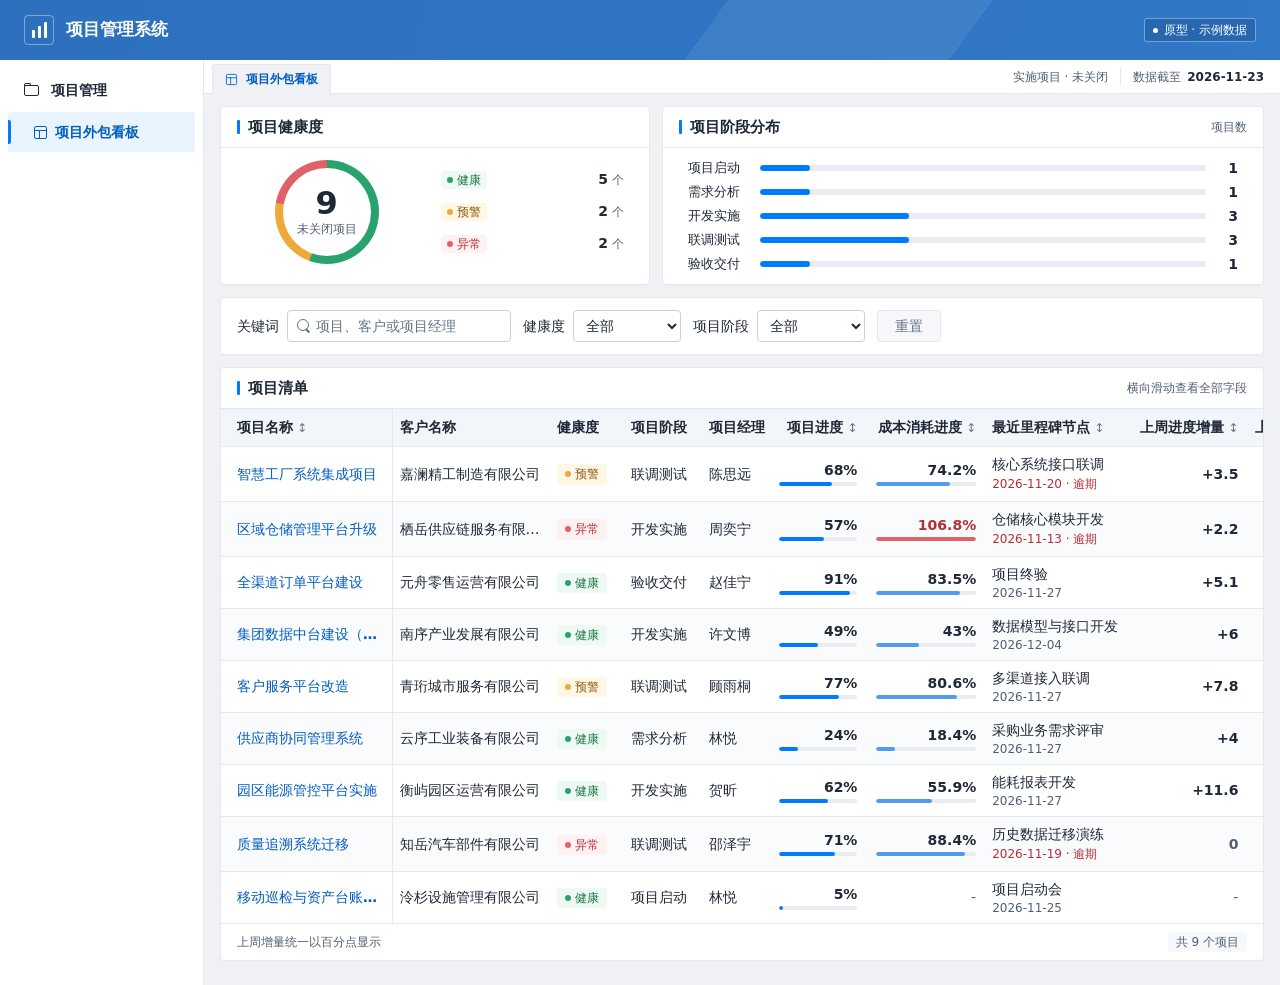
==== commit 569094bb: "Add weekly project progress delta" ====
--- a/project-outsourcing-dashboard.html
+++ b/project-outsourcing-dashboard.html
@@ -162,21 +162,24 @@
 
 .project-grid { overflow-x: auto; overscroll-behavior-x: contain; scrollbar-color: var(--line-strong) var(--soft); }
 .project-grid:focus-visible { outline-offset: -2px; }
-.project-table { width: 100%; min-width: 1104px; border-spacing: 0; border-collapse: separate; table-layout: fixed; text-align: left; }
+.project-table { width: 100%; min-width: 1176px; border-spacing: 0; border-collapse: separate; table-layout: fixed; text-align: left; }
 .project-table th { background: var(--table-head); color: var(--ink); border-block: 1px solid var(--line); font-size: 14px; font-weight: 600; white-space: nowrap; }
 .project-table :where(th, td) { padding: 8px; vertical-align: middle; }
 .project-table :where(th, td):first-child { padding-left: 16px; }
 .project-table :where(th, td):last-child { padding-right: 16px; }
-.project-table th:nth-child(1) { width: 16%; }
-.project-table th:nth-child(2) { width: 15.2%; }
+.project-table th:nth-child(1) { width: 14.5%; }
+.project-table th:nth-child(2) { width: 13.4%; }
 .project-table th:nth-child(3) { width: 6.3%; }
-.project-table th:nth-child(4) { width: 7.2%; }
-.project-table th:nth-child(5) { width: 6.6%; }
-.project-table th:nth-child(6) { width: 8.6%; }
-.project-table th:nth-child(7) { width: 11.5%; }
-.project-table th:nth-child(8) { width: 14%; }
-.project-table th:nth-child(9) { width: 14.6%; }
-.project-table :is(th, td):is(:nth-child(6), :nth-child(7), :nth-child(9)) { text-align: right; }
+.project-table th:nth-child(4) { width: 6.6%; }
+.project-table th:nth-child(5) { width: 6%; }
+.project-table th:nth-child(6) { width: 8%; }
+.project-table th:nth-child(7) { width: 10.1%; }
+.project-table th:nth-child(8) { width: 12.6%; }
+.project-table th:nth-child(9) { width: 9.7%; }
+.project-table th:nth-child(10) { width: 12.8%; }
+.project-table :is(th, td):is(:nth-child(6), :nth-child(7)),
+.project-table th:is([data-column="weeklyProgress"], [data-column="weekly"]),
+.project-table .weekly-cell { text-align: right; }
 .project-table td { height: 48px; font-size: 14px; border-bottom: 1px solid var(--line); line-height: 1.36; }
 .project-table tbody tr:not(.empty-row) { cursor: pointer; }
 .project-table tbody tr:nth-child(even) td { background: var(--table-stripe); }
@@ -205,7 +208,7 @@
 .unknown-project a { display: inline-block; margin-top: 8px; }
 .no-script { padding: 16px; }
 
-@media (max-width: 1360px) {
+@media (max-width: 1414px) {
   .project-table :where(th, td):first-child { position: sticky; left: 0; z-index: 1; background: var(--paper); box-shadow: 1px 0 var(--line); }
   .project-table th:first-child { background: var(--table-head); }
   .project-table .empty-row td { position: static; box-shadow: none; text-align: left; }
@@ -521,7 +524,7 @@
   </div>
   <script>
 // 演示数据。客户、人员、项目、指标与状态均为虚构，快照日期为 2026-11-23。
-// cost 为成本消耗进度（%），weekly 为上周成本消耗增量（百分点）。
+// cost 为成本消耗进度（%），weeklyProgress 和 weekly 分别为上周进度和成本消耗增量（百分点）。
 const projects = [
   {
     id: "smart-factory",
@@ -534,6 +537,7 @@
     cost: 74.2,
     estimate: 1260,
     actual: 873.5,
+    weeklyProgress: 3.5,
     weekly: 4.6,
     milestones: [
       { id: "kickoff", name: "项目启动", start: "2026-07-13", end: "2026-07-17", progress: 100, actualDate: "2026-07-17" },
@@ -568,6 +572,7 @@
     cost: 106.8,
     estimate: 790,
     actual: 724,
+    weeklyProgress: 2.2,
     weekly: 9.1,
     milestones: [
       { id: "scope", name: "仓储流程与范围确认", start: "2026-07-27", end: "2026-08-21", progress: 100, actualDate: "2026-08-21" },
@@ -593,6 +598,7 @@
     cost: 83.5,
     estimate: 1030,
     actual: 886,
+    weeklyProgress: 5.1,
     weekly: 3.2,
     milestones: [
       { id: "definition", name: "渠道业务需求确认", start: "2026-06-15", end: "2026-07-17", progress: 100, actualDate: "2026-07-16" },
@@ -619,6 +625,7 @@
     cost: 43,
     estimate: 1550,
     actual: 692,
+    weeklyProgress: 6,
     weekly: 3.8,
     milestones: [
       { id: "inventory", name: "数据盘点", start: "2026-08-17", end: "2026-09-18", progress: 100, actualDate: "2026-09-18" },
@@ -644,6 +651,7 @@
     cost: 80.6,
     estimate: 580,
     actual: 458.5,
+    weeklyProgress: 7.8,
     weekly: 5.4,
     milestones: [
       { id: "research", name: "客服场景调研", start: "2026-08-10", end: "2026-08-28", progress: 100, actualDate: "2026-08-28" },
@@ -669,6 +677,7 @@
     cost: 18.4,
     estimate: 460,
     actual: 93,
+    weeklyProgress: 4,
     weekly: 2.2,
     milestones: [
       { id: "kickoff", name: "项目启动会", start: "2026-10-19", end: "2026-10-23", progress: 100, actualDate: "2026-10-23" },
@@ -693,6 +702,7 @@
     cost: 55.9,
     estimate: 670,
     actual: 385,
+    weeklyProgress: 11.6,
     weekly: 2.8,
     milestones: [
       { id: "audit", name: "能源设备盘点", start: "2026-08-03", end: "2026-08-28", progress: 100, actualDate: "2026-08-27" },
@@ -717,6 +727,7 @@
     cost: 88.4,
     estimate: 720,
     actual: 596,
+    weeklyProgress: 0,
     weekly: 6.7,
     milestones: [
       { id: "assess", name: "迁移范围与风险评估", start: "2026-08-24", end: "2026-09-18", progress: 100, actualDate: "2026-09-18" },
@@ -742,6 +753,7 @@
     cost: null,
     estimate: 320,
     actual: 8,
+    weeklyProgress: null,
     weekly: null,
     milestones: [
       { id: "kickoff", name: "项目启动会", start: "2026-11-20", end: "2026-11-25", progress: 60, actualDate: null },
@@ -1179,12 +1191,13 @@
           ${sortableHeader('项目进度', 'progress')}
           ${sortableHeader('成本消耗进度', 'cost')}
           ${sortableHeader('最近里程碑节点', 'milestone', '优先显示计划完成日离统计日期最近的未完成节点')}
+          ${sortableHeader('上周进度增量', 'weeklyProgress', '演示单位：百分点')}
           ${sortableHeader('上周成本消耗增量', 'weekly', '演示单位：百分点')}
         </tr></thead>
         <tbody id="project-rows"></tbody>
       </table>
     </div>
-    <div class="table-notes"><span>上周成本消耗增量 · 单位为百分点</span><span id="project-count" class="list-count" aria-live="polite"></span></div>
+    <div class="table-notes"><span>上周增量统一以百分点显示</span><span id="project-count" class="list-count" aria-live="polite"></span></div>
   </section>`;
 }
 
@@ -1196,15 +1209,19 @@
     <span class="cell-track" aria-hidden="true"><i style="--bar-width:${width}%"></i></span></div>`;
 }
 
+function weeklyDeltaCell(value) {
+  const amount = Number.isFinite(value)
+    ? `<span class="weekly-number ${value === 0 ? 'neutral' : ''}">${value > 0 ? '+' : ''}${numericFormat.format(value)}</span>`
+    : '<span class="missing" aria-label="暂无数据">-</span>';
+  return `<td class="weekly-cell">${amount}</td>`;
+}
+
 function projectRow(project) {
   const milestone = nearestMilestone(project);
   const overdue = milestone && statusOf(milestone) === '已逾期';
   const milestoneLabel = milestone
     ? `<div class="milestone-cell"><span title="${escapeHtml(milestone.name)}">${escapeHtml(milestone.name)}</span><small class="${overdue ? 'late' : ''}">${formatDate(milestone.end)}${overdue ? ' · 逾期' : (statusOf(milestone) === '已完成' ? ' · 已完成' : '')}</small></div>`
     : '<span class="missing" aria-label="暂无里程碑">-</span>';
-  const amount = Number.isFinite(project.weekly)
-    ? `<span class="weekly-number ${project.weekly === 0 ? 'neutral' : ''}">${project.weekly > 0 ? '+' : ''}${numericFormat.format(project.weekly)}</span>`
-    : '<span class="missing" aria-label="暂无数据">-</span>';
   return `<tr data-project-row="${escapeHtml(project.id)}">
     <td><a class="project-link" href="#project/${encodeURIComponent(project.id)}" data-project="${escapeHtml(project.id)}" title="${escapeHtml(project.name)}">${escapeHtml(project.name)}</a></td>
     <td class="customer-cell"><span title="${escapeHtml(project.customer)}">${escapeHtml(project.customer)}</span></td>
@@ -1214,7 +1231,8 @@
     <td>${progressCell(project.progress)}</td>
     <td>${progressCell(project.cost, true)}</td>
     <td>${milestoneLabel}</td>
-    <td class="weekly-cell">${amount}</td>
+    ${weeklyDeltaCell(project.weeklyProgress)}
+    ${weeklyDeltaCell(project.weekly)}
   </tr>`;
 }
 
@@ -1240,7 +1258,7 @@
 function updateList() {
   const matches = currentProjects();
   document.querySelector('#project-rows').innerHTML = matches.length ? matches.map(projectRow).join('') :
-    '<tr class="empty-row"><td colspan="9"><strong>没有符合条件的项目</strong>可调整搜索关键词或筛选条件。</td></tr>';
+    '<tr class="empty-row"><td colspan="10"><strong>没有符合条件的项目</strong>可调整搜索关键词或筛选条件。</td></tr>';
   document.querySelector('#project-count').textContent = matches.length === projects.length
     ? `共 ${projects.length} 个项目`
     : `显示 ${matches.length} / ${projects.length} 个项目`;
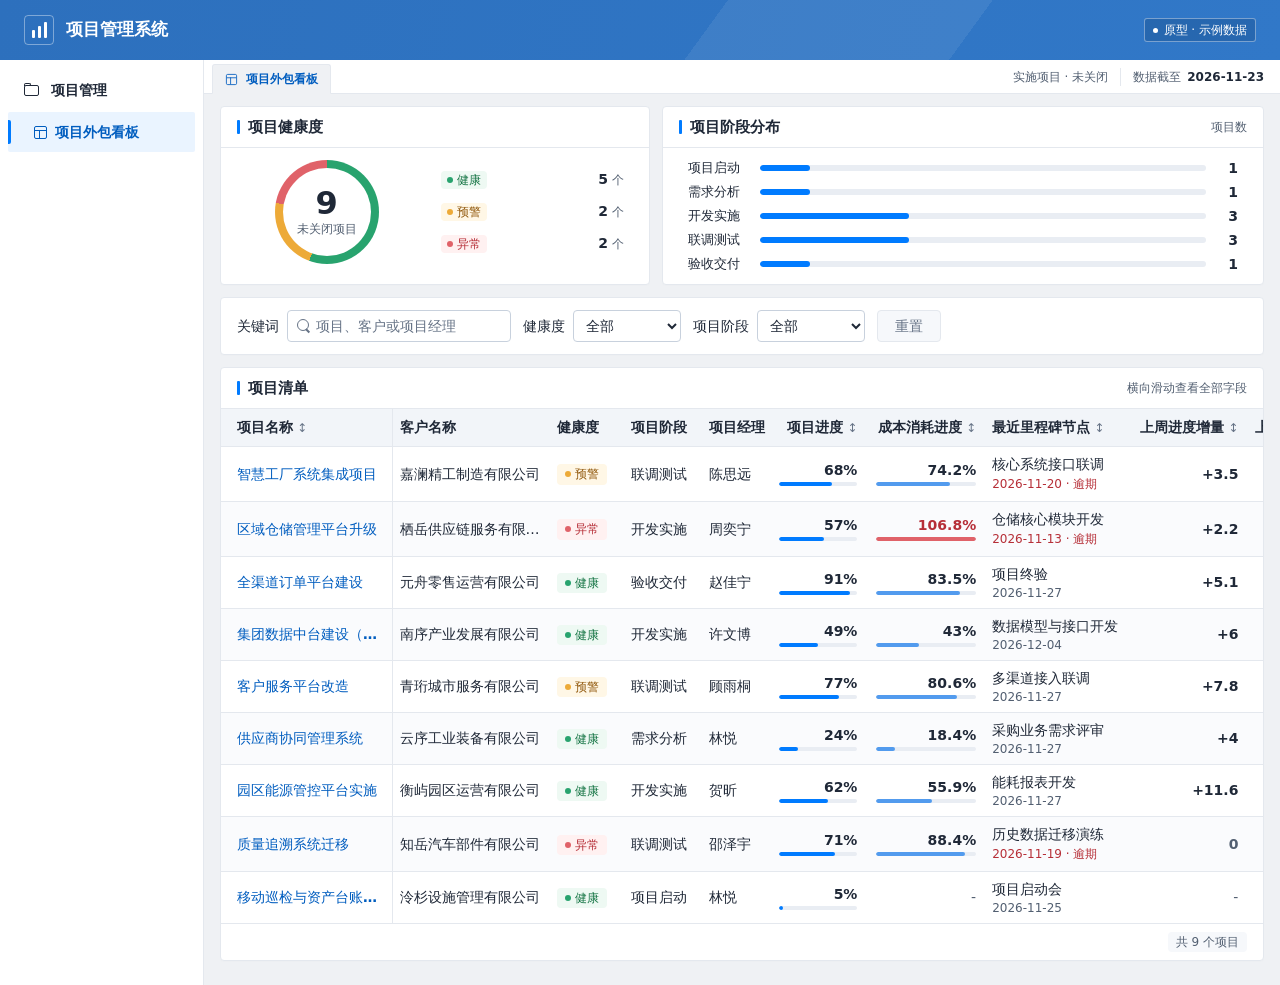
==== commit 998b2e91: "Add weekly progress and cost trend chart" ====
--- a/project-outsourcing-dashboard.html
+++ b/project-outsourcing-dashboard.html
@@ -203,7 +203,7 @@
 .weekly-number.neutral, .missing { color: var(--muted); }
 .project-table .empty-row td { text-align: center; padding: 24px 16px; color: var(--muted); }
 .empty-row strong { display: block; color: var(--ink); font-weight: 600; margin-bottom: 4px; }
-.table-notes { display: flex; align-items: center; justify-content: space-between; flex-wrap: wrap; gap: 4px 12px; padding: 8px 16px; color: var(--muted); font-size: 12px; }
+.table-footer { display: flex; justify-content: flex-end; padding: 8px 16px; }
 .unknown-project { padding: 20px; }
 .unknown-project a { display: inline-block; margin-top: 8px; }
 .no-script { padding: 16px; }
@@ -243,7 +243,7 @@
   .app-brand { gap: 8px; font-size: 15px; }
   .brand-icon { width: 26px; height: 26px; padding-bottom: 4px; }
   .workbar { padding-right: 8px; }
-  .list-header, .table-notes { padding-inline: 12px; }
+  .list-header, .table-footer { padding-inline: 12px; }
 }
 
 .d-view {
@@ -487,6 +487,55 @@
   .d-filters { flex-wrap: wrap; gap: 0 12px; overflow: visible; margin-bottom: 8px; }
   .d-filters button { font-size: 12px; }
   .d-scroll-hint { display: block; color: var(--muted); font-size: 12px; margin-bottom: 8px; }
+}
+
+.d-trend-card {
+  --d-trend-height: 194px;
+  --d-trend-top: 12px;
+  --d-trend-bottom: 28px;
+  --d-trend-series: var(--blue);
+}
+
+.d-trend-card .d-chart-body { padding-top: 12px; }
+.d-trend-card .d-trend-scroll-hint:not([hidden]) { display: block; margin: 6px 0 0; color: var(--muted); font-size: 12px; }
+.d-trend-card .d-trend-scroll-hint[hidden] { display: none; }
+.d-trend-progress { --d-trend-series: var(--blue); }
+.d-trend-cost { --d-trend-series: var(--green-mid, var(--green)); }
+.d-trend-legend, .d-trend-readout { display: flex; align-items: center; flex-wrap: wrap; gap: 4px 16px; font-size: 12px; }
+.d-trend-legend > span, .d-trend-readout > span { display: inline-flex; align-items: center; gap: 5px; white-space: nowrap; }
+.d-trend-legend { color: var(--muted); }
+.d-trend-legend i { display: inline-block; width: 19px; border-top: 2px solid var(--d-trend-series); position: relative; }
+.d-trend-legend i::after { content: ''; position: absolute; left: 7px; top: -4px; width: 5px; height: 6px; background: var(--paper); border: 1px solid var(--d-trend-series); border-radius: 50%; }
+.d-trend-readout { min-height: 40px; padding: 6px 10px; background: var(--soft); border: 1px solid var(--line); border-radius: var(--radius); color: var(--muted); }
+.d-trend-readout :is(time, strong) { color: var(--ink); font-weight: 600; font-variant-numeric: tabular-nums; }
+.d-trend-readout i { width: 7px; height: 7px; border-radius: 50%; background: var(--d-trend-series); }
+
+.d-trend-frame { display: grid; grid-template-columns: 42px minmax(0, 1fr); min-width: 0; margin-top: 8px; }
+.d-trend-scale { position: relative; align-self: start; height: var(--d-trend-height); margin-top: var(--d-trend-top); color: var(--muted); font-size: 11px; font-variant-numeric: tabular-nums; }
+.d-trend-scale > span { position: absolute; top: var(--d-trend-y); right: 1px; transform: translateY(-50%); white-space: nowrap; }
+.d-trend-scroll { min-width: 0; overflow-x: auto; overscroll-behavior-x: contain; scrollbar-color: var(--line-strong) var(--soft); scrollbar-width: thin; }
+.d-trend-plot { min-width: var(--d-trend-min); padding: var(--d-trend-top) 24px var(--d-trend-bottom) 14px; }
+.d-trend-track { position: relative; height: var(--d-trend-height); }
+.d-trend-grid, .d-trend-guide, .d-trend-lines, .d-trend-dot, .d-trend-date, .d-trend-point { position: absolute; }
+.d-trend-grid { top: var(--d-trend-y); left: -7px; right: -8px; border-top: 1px dashed var(--line-strong, var(--line)); }
+.d-trend-axis { border-top-style: solid; }
+.d-trend-guide { inset-block: 0; left: var(--d-trend-x); border-left: 1px dashed var(--line-strong); }
+.d-trend-lines { inset: 0; width: 100%; height: 100%; overflow: visible; pointer-events: none; }
+.d-trend-lines path { fill: none; stroke: var(--d-trend-series); stroke-width: 2; stroke-linecap: round; stroke-linejoin: round; }
+.d-trend-dot { top: var(--d-trend-y); left: var(--d-trend-x); transform: translate(-50%, -50%); width: 7px; height: 7px; border: 1.5px solid var(--d-trend-series); border-radius: 50%; background: var(--paper); pointer-events: none; }
+.d-trend-dot-active { width: 10px; height: 10px; border-width: 2px; z-index: 1; }
+.d-trend-date { top: calc(100% + 8px); left: var(--d-trend-x); transform: translateX(-50%); color: var(--muted); font-size: 11px; white-space: nowrap; font-variant-numeric: tabular-nums; }
+.d-trend-date-active { color: var(--ink); font-weight: 700; }
+.d-trend-point { inset-block: 0; left: var(--d-trend-hit-left); width: var(--d-trend-hit-width); z-index: 2; padding: 0; margin: 0; border: 0; border-radius: 0; background: transparent; cursor: pointer; }
+.d-trend-card .d-trend-point:focus-visible { outline-offset: -2px; z-index: 3; }
+.d-trend-card .d-trend-scroll:focus-visible { outline: 2px solid var(--focus); outline-offset: -2px; }
+
+@media (max-width: 650px) {
+  .d-trend-card { --d-trend-height: 168px; }
+  .d-trend-frame { grid-template-columns: 35px minmax(0, 1fr); }
+  .d-trend-plot { padding-right: 21px; }
+  .d-trend-readout { column-gap: 12px; }
+  .d-trend-readout > time { flex-basis: 100%; }
 }
 
   </style>
@@ -765,6 +814,220 @@
   }
 ];
 
+// 示例周末快照，周日为统计截止日。null 表示当周没有读数。
+const weeklyTrendDates = [
+  '2026-09-20', '2026-09-27', '2026-10-04', '2026-10-11', '2026-10-18',
+  '2026-10-25', '2026-11-01', '2026-11-08', '2026-11-15', '2026-11-22',
+];
+
+// 每对数值依次为项目进度与成本消耗进度（%）；短序列从实际可用周开始。
+const weeklyTrendReadings = {
+  'smart-factory': [
+    [25, 26.5], [28.4, 30.8], [30, 32.1], [34.5, 37], [39.2, 42.6],
+    [46.7, 49.9], [51, 55.4], [57.8, 62.2], [64.5, 69.6], [68, 74.2],
+  ],
+  'regional-warehouse': [
+    [19.5, 32.3], [24.8, 37.4], [26, 39.6], [30.6, 47.9], [34.1, 56.2],
+    [39, 66.6], [45.4, 76.1], [51.2, 88.8], [54.8, 97.7], [57, 106.8],
+  ],
+  'retail-platform': [
+    [48.8, 39.2], [53.4, 45.8], [54.2, 47.1], [60.5, 52.7], [66, 60.3],
+    [71.8, 65.9], [76.2, 70.4], [79, 75.2], [85.9, 80.3], [91, 83.5],
+  ],
+  'lakehouse': [
+    [12, 9.5], [15.8, 12.4], [17.1, 13.2], [20.5, 16.8], [23.2, 20.1],
+    [28.3, 24.7], [32.5, 29.4], [37.8, 34.6], [43, 39.2], [49, 43],
+  ],
+  'service-platform': [
+    [27.6, 24.4], [33.2, 30.6], [33.2, 32], [38.5, 38.4], [44.6, 45.8],
+    [51.4, 52.9], [57.2, 60.2], [63.8, 68.4], [69.2, 75.2], [77, 80.6],
+  ],
+  'supplier-management': [
+    [4.8, 3.1], [9.4, 6.9], [13.2, 11.7], [20, 16.2], [24, 18.4],
+  ],
+  'energy-control': [
+    [18.5, 21.3], [23.8, 26.6], [24.4, null], [29.2, 32.4], [33.6, 36.8],
+    [38.9, 42], [43.5, 46.5], [47.2, 49.2], [50.4, 53.1], [62, 55.9],
+  ],
+  'quality-migration': [
+    [20.5, 21.4], [25.7, 27.6], [27.4, 29.8], [34.1, 37.2], [42.7, 45.3],
+    [51.9, 53.8], [62.8, 64.5], [68.4, 73.5], [71, 81.7], [71, 88.4],
+  ],
+  'asset-patrol': [],
+};
+
+function weeklyTrendFor(project) {
+  const readings = weeklyTrendReadings[project.id] ?? [];
+  const firstDateIndex = weeklyTrendDates.length - readings.length;
+  return readings.map(([progress, cost], index) => ({
+    date: weeklyTrendDates[firstDateIndex + index],
+    progress,
+    cost,
+  }));
+}
+
+const progressCostNumber = new Intl.NumberFormat('zh-CN', { maximumFractionDigits: 2 });
+const progressCostDay = 86400000;
+
+function progressCostPercent(value) {
+  return Number.isFinite(value) ? `${progressCostNumber.format(value)}%` : '—';
+}
+
+function progressCostPointText(point) {
+  return `${point.date}，项目进度 ${progressCostPercent(point.progress)}，成本消耗进度 ${progressCostPercent(point.cost)}`;
+}
+
+function progressCostReadout(point) {
+  return `<time datetime="${escapeHtml(point.date)}">${escapeHtml(point.date)}</time>
+    <span class="d-trend-progress"><i aria-hidden="true"></i>项目进度 <strong>${progressCostPercent(point.progress)}</strong></span>
+    <span class="d-trend-cost"><i aria-hidden="true"></i>成本消耗进度 <strong>${progressCostPercent(point.cost)}</strong></span>`;
+}
+
+function progressCostScale(history) {
+  const values = history.flatMap(point => [point.progress, point.cost]).filter(Number.isFinite);
+  const low = Math.min(0, ...values);
+  const high = Math.max(100, ...values);
+  const step = [25, 50, 100, 200, 500].find(size => (high - low) / size <= 6) ?? Math.ceil((high - low) / 5);
+  const min = Math.floor(low / step) * step;
+  const max = Math.ceil(high / step) * step;
+  const ticks = [];
+  for (let value = min; value <= max; value += step) ticks.push(value);
+  return { ticks, pointY: (value) => 100 * (max - value) / (max - min) };
+}
+
+function progressCostCoordinates(history) {
+  const dates = history.map(item => Date.parse(`${item.date}T00:00:00Z`));
+  const span = dates.at(-1) - dates[0];
+  return history.map((point, index) => ({ ...point, day: dates[index], x: span === 0 ? 50 : 100 * (dates[index] - dates[0]) / span }));
+}
+
+function progressCostPath(points, field, pointY) {
+  let previous;
+  return points.map(point => {
+    if (!Number.isFinite(point[field])) {
+      previous = undefined;
+      return '';
+    }
+    const operation = previous && point.day - previous.day <= 7 * progressCostDay ? 'L' : 'M';
+    previous = point;
+    return `${operation}${(point.x * 10).toFixed(2)} ${(pointY(point[field]) * 10).toFixed(2)}`;
+  }).join(' ');
+}
+
+function progressCostPlot(points, selectedIndex) {
+  const { ticks, pointY } = progressCostScale(points);
+  const selected = points[selectedIndex];
+  const marks = points.map((point, index) => {
+    const start = index === 0 ? 0 : (points[index - 1].x + point.x) / 2;
+    const end = index === points.length - 1 ? 100 : (points[index + 1].x + point.x) / 2;
+    const active = index === selectedIndex;
+    const dateLabel = point.date.slice(5);
+    const dots = ['progress', 'cost'].filter(field => Number.isFinite(point[field])).map(field =>
+      `<span class="d-trend-dot d-trend-${field}${active ? ' d-trend-dot-active' : ''}" data-d-trend-dot="${index}" style="--d-trend-x:${point.x}%;--d-trend-y:${pointY(point[field])}%"></span>`).join('');
+    return `${dots}<span class="d-trend-date${active ? ' d-trend-date-active' : ''}" data-d-trend-date="${index}" style="--d-trend-x:${point.x}%">${escapeHtml(dateLabel)}</span>
+      <button type="button" class="d-trend-point" data-d-trend-point="${index}" aria-label="${escapeHtml(progressCostPointText(point))}" aria-pressed="${active}" tabindex="${active ? 0 : -1}" style="--d-trend-hit-left:${start}%;--d-trend-hit-width:${end - start}%"></button>`;
+  }).join('');
+  return `<div class="d-trend-frame">
+    <div class="d-trend-scale" aria-hidden="true">${ticks.map(tick => `<span style="--d-trend-y:${pointY(tick)}%">${tick}%</span>`).join('')}</div>
+    <div class="d-trend-scroll" role="region" aria-label="项目周度趋势，可横向滚动" tabindex="0">
+      <div class="d-trend-plot" style="--d-trend-min:${Math.max(180, (points.length - 1) * 59)}px">
+        <div class="d-trend-track">
+          ${ticks.map(tick => `<span class="d-trend-grid${tick === ticks[0] ? ' d-trend-axis' : ''}" style="--d-trend-y:${pointY(tick)}%" aria-hidden="true"></span>`).join('')}
+          <span class="d-trend-guide" style="--d-trend-x:${selected.x}%" aria-hidden="true"></span>
+          <svg class="d-trend-lines" viewBox="0 0 1000 1000" preserveAspectRatio="none" aria-hidden="true">
+            <path class="d-trend-progress" d="${progressCostPath(points, 'progress', pointY)}" vector-effect="non-scaling-stroke"/>
+            <path class="d-trend-cost" d="${progressCostPath(points, 'cost', pointY)}" vector-effect="non-scaling-stroke"/>
+          </svg>
+          ${marks}
+        </div>
+      </div>
+    </div>
+  </div>`;
+}
+
+function renderProgressCostTrend(project) {
+  const history = weeklyTrendFor(project) ?? [];
+  const latest = history.findLastIndex(point => Number.isFinite(point.progress) || Number.isFinite(point.cost));
+  const legend = latest < 0 ? '' : '<div class="d-trend-legend"><span class="d-trend-progress"><i aria-hidden="true"></i>项目进度</span><span class="d-trend-cost"><i aria-hidden="true"></i>成本消耗进度</span></div>';
+  const body = latest < 0 ? '<p class="d-empty d-chart-empty">暂无周度进度和成本记录</p>' : `
+    <div class="d-trend-readout" data-d-trend-readout>${progressCostReadout(history[latest])}</div>
+    <p class="d-scroll-hint d-trend-scroll-hint" hidden>横向滑动查看其他周次</p>
+    ${progressCostPlot(progressCostCoordinates(history), latest)}`;
+  return `<section class="panel d-chart-card d-trend-card" aria-labelledby="d-trend-heading">
+    <div class="d-section-header"><div><h2 id="d-trend-heading">进度-成本跟踪图</h2><p class="d-section-note">每周日记录累计项目进度与成本消耗进度</p></div>${legend}</div>
+    <div class="d-chart-body">${body}</div>
+  </section>`;
+}
+
+function bindProgressCostTrend(view, project) {
+  const chart = view.querySelector('.d-trend-card');
+  const buttons = [...(chart?.querySelectorAll('[data-d-trend-point]') ?? [])];
+  if (!buttons.length) return;
+
+  const points = progressCostCoordinates(weeklyTrendFor(project));
+  const readout = chart.querySelector('[data-d-trend-readout]');
+  const scroller = chart.querySelector('.d-trend-scroll');
+  const scrollHint = chart.querySelector('.d-trend-scroll-hint');
+  const plot = chart.querySelector('.d-trend-track');
+  const guide = chart.querySelector('.d-trend-guide');
+  const dots = chart.querySelectorAll('[data-d-trend-dot]');
+  const labels = chart.querySelectorAll('[data-d-trend-date]');
+  let selected = buttons.findIndex(button => button.getAttribute('aria-pressed') === 'true');
+  const updateScrollHint = () => {
+    scrollHint.hidden = scroller.scrollWidth <= scroller.clientWidth;
+  };
+  updateScrollHint();
+  if (!scrollHint.hidden) scroller.scrollLeft = scroller.scrollWidth;
+  const resizeObserver = new ResizeObserver(() => {
+    if (!chart.isConnected) {
+      resizeObserver.disconnect();
+      return;
+    }
+    updateScrollHint();
+  });
+  resizeObserver.observe(scroller);
+
+  function preview(index) {
+    readout.innerHTML = progressCostReadout(points[index]);
+    guide.style.setProperty('--d-trend-x', `${points[index].x}%`);
+    dots.forEach(dot => dot.classList.toggle('d-trend-dot-active', Number(dot.dataset.dTrendDot) === index));
+    labels.forEach(label => label.classList.toggle('d-trend-date-active', Number(label.dataset.dTrendDate) === index));
+  }
+
+  function select(index) {
+    selected = index;
+    buttons.forEach((button, buttonIndex) => {
+      button.tabIndex = buttonIndex === selected ? 0 : -1;
+      button.setAttribute('aria-pressed', String(buttonIndex === selected));
+    });
+    preview(selected);
+  }
+
+  buttons.forEach((button, index) => {
+    button.addEventListener('pointerenter', event => {
+      if (event.pointerType === 'mouse') preview(index);
+    });
+    button.addEventListener('click', () => select(index));
+    button.addEventListener('focus', () => preview(index));
+    button.addEventListener('blur', () => preview(selected));
+    button.addEventListener('keydown', event => {
+      const offset = event.key === 'ArrowLeft' ? -1 : event.key === 'ArrowRight' ? 1 : 0;
+      let next;
+      if (offset) next = Math.min(buttons.length - 1, Math.max(0, index + offset));
+      else if (event.key === 'Home') next = 0;
+      else if (event.key === 'End') next = buttons.length - 1;
+      if (next === undefined) return;
+      event.preventDefault();
+      select(next);
+      buttons[next].focus();
+    });
+  });
+  plot.addEventListener('pointerleave', () => {
+    const focused = buttons.indexOf(document.activeElement);
+    preview(focused < 0 ? selected : focused);
+  });
+}
+
 const detailStatuses = ['全部', '已完成', '进行中', '已逾期', '未开始'];
 const detailStatusClasses = { 已完成: 'done', 进行中: 'active', 已逾期: 'late', 未开始: 'waiting' };
 const detailDateDay = 86400000;
@@ -1019,12 +1282,14 @@
         <div data-d-selection="timeline">${detailSelection(selected)}</div>
       </div>
     </section>
+    ${renderProgressCostTrend(project)}
   </div>`;
 }
 
 function bindDetail(container, project) {
   const view = container.matches('.d-view') ? container : container.querySelector('.d-view');
   if (!view) return;
+  bindProgressCostTrend(view, project);
   const milestones = project.milestones ?? [];
   let selected = detailInitialSelection(milestones);
   let filter = '全部';
@@ -1197,7 +1462,7 @@
         <tbody id="project-rows"></tbody>
       </table>
     </div>
-    <div class="table-notes"><span>上周增量统一以百分点显示</span><span id="project-count" class="list-count" aria-live="polite"></span></div>
+    <div class="table-footer"><span id="project-count" class="list-count" aria-live="polite"></span></div>
   </section>`;
 }
 
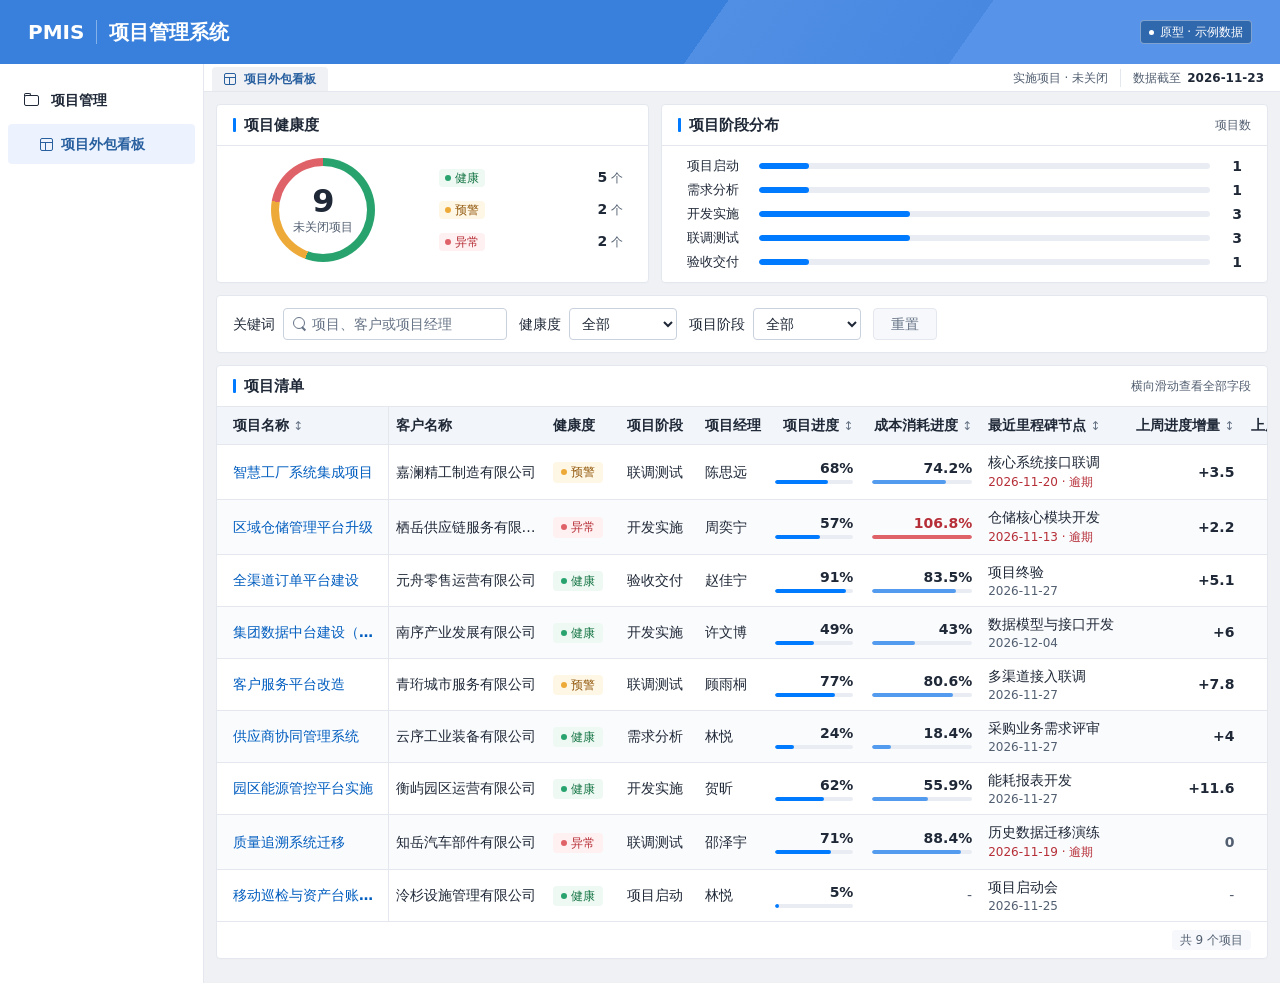
==== commit 64d06585: "Align dashboard header with PMIS styles" ====
--- a/project-outsourcing-dashboard.html
+++ b/project-outsourcing-dashboard.html
@@ -36,14 +36,19 @@
   --table-stripe: #fafbfd;
   --track: #e9edf3;
   --focus: #005dbf;
-  --platform-blue: #3178c8;
-  --platform-blue-deep: #2d70bd;
+  --platform-blue: #3880db;
+  --platform-blue-band-start: #518fe4;
+  --platform-blue-band-end: #4888e1;
+  --platform-blue-edge: #5793e9;
   --platform-white: #fff;
-  --platform-band: #ffffff13;
   --platform-border: #ffffff63;
-  --platform-chip: #15498458;
+  --platform-chip: #15498494;
+  --platform-active: #edf3fe;
+  --platform-action: #285f9f;
+  --workspace-tab: #eff1f5;
   --nav-overlay: #17283f59;
-  --header-height: 60px;
+  --header-height: 64px;
+  --workbar-height: 28px;
   --rail-width: 204px;
   --radius: 4px;
   --shadow: 0 1px 2px #1a355403;
@@ -68,25 +73,22 @@
 .skip-link:focus { transform: none; }
 .visually-hidden { position: absolute; width: 1px; height: 1px; padding: 0; overflow: hidden; clip-path: inset(50%); white-space: nowrap; }
 
-.app-header { position: sticky; top: 0; z-index: 8; color: var(--platform-white); background: linear-gradient(126deg, transparent 0 55%, var(--platform-band) 55% 75%, transparent 75%), linear-gradient(105deg, var(--platform-blue-deep), var(--platform-blue)); }
-.app-header-inner { height: var(--header-height); padding: 0 24px; display: flex; align-items: center; gap: 12px; }
+.app-header { position: sticky; top: 0; z-index: 8; color: var(--platform-white); background: linear-gradient(125deg, var(--platform-blue) 55%, var(--platform-blue-band-start) 55%, var(--platform-blue-band-end) 75%, var(--platform-blue-edge) 75%); }
+.app-header-inner { height: var(--header-height); padding: 0 28px; display: flex; align-items: center; gap: 12px; }
 .app-header :focus-visible { outline-color: var(--platform-white); }
-.app-brand { display: inline-flex; align-items: center; gap: 12px; font-weight: 650; font-size: 17px; color: inherit; }
+.app-brand { display: inline-flex; align-items: center; gap: 12px; color: inherit; }
 .app-brand:hover { text-decoration: none; }
-.brand-icon { display: inline-flex; align-items: end; justify-content: center; gap: 3px; width: 30px; height: 30px; padding-bottom: 6px; flex: none; border: 1px solid var(--platform-border); border-radius: var(--radius); }
-.brand-icon i { width: 3px; height: 8px; border-radius: 1px; background: currentColor; }
-.brand-icon i:nth-child(2) { height: 12px; }
-.brand-icon i:nth-child(3) { height: 16px; }
-.demo-mark { display: inline-flex; align-items: center; gap: 6px; margin-left: auto; padding: 2px 8px; color: inherit; background: var(--platform-chip); border: 1px solid var(--platform-border); border-radius: 3px; font-size: 12px; white-space: nowrap; }
+.brand-mark { font: 700 20px/24px var(--font-num); }
+.brand-title { padding-inline-start: 12px; border-inline-start: 1px solid var(--platform-border); font-size: 20px; font-weight: 700; line-height: 24px; }
+.demo-mark { display: inline-flex; align-items: center; min-height: 24px; gap: 6px; margin-left: auto; padding: 0 8px; color: inherit; background: var(--platform-chip); border: 1px solid var(--platform-border); border-radius: var(--radius); font-size: 12px; white-space: nowrap; }
 .demo-mark span { width: 5px; height: 5px; border-radius: 50%; background: currentColor; }
 .menu-toggle, .nav-scrim { display: none; }
 .app-layout { display: grid; grid-template-columns: var(--rail-width) minmax(0, 1fr); min-height: calc(100vh - var(--header-height)); }
-.sidebar { min-width: 0; background: var(--paper); border-right: 1px solid var(--line); padding-top: 12px; }
-.sidebar nav { position: sticky; top: calc(var(--header-height) + 12px); }
-.sidebar-title { display: flex; align-items: center; gap: 12px; min-height: 36px; margin: 0 12px; padding-inline: 12px; font-size: 14px; font-weight: 600; }
-.sidebar-link { position: relative; display: flex; align-items: center; gap: 8px; min-height: 40px; margin: 4px 8px 0; padding: 8px 12px 8px 26px; border-radius: 2px; color: var(--blue-dark); background: var(--blue-light); font-weight: 600; }
-.sidebar-link::before { content: ""; position: absolute; top: 8px; bottom: 8px; left: 0; width: 3px; border-radius: 0 2px 2px 0; background: var(--blue); }
-.sidebar-link:hover { text-decoration: none; background: var(--blue-light); box-shadow: inset 0 0 0 1px var(--blue-line); }
+.sidebar { min-width: 0; background: var(--paper); border-right: 1px solid var(--line); padding: 16px 8px; }
+.sidebar nav { position: sticky; top: calc(var(--header-height) + 16px); }
+.sidebar-title { display: flex; align-items: center; gap: 12px; min-height: 40px; margin: 0; padding-inline: 16px; font-size: 14px; font-weight: 600; }
+.sidebar-link { display: flex; align-items: center; gap: 8px; min-height: 40px; margin-top: 4px; padding: 8px 12px 8px 32px; border-radius: var(--radius); color: var(--platform-action); background: var(--platform-active); font-size: 14px; font-weight: 600; }
+.sidebar-link:hover { text-decoration: none; box-shadow: inset 0 0 0 1px var(--blue-line); }
 .folder-icon, .dashboard-icon { position: relative; display: inline-block; flex: none; }
 .folder-icon { width: 15px; height: 11px; border: 1.5px solid currentColor; border-radius: 2px; }
 .folder-icon::before { content: ""; position: absolute; width: 7px; height: 3px; bottom: 100%; left: -1.5px; border: 1.5px solid currentColor; border-bottom: 0; border-radius: 2px 2px 0 0; }
@@ -96,12 +98,12 @@
 .dashboard-icon::after { top: 3px; left: 4px; bottom: 0; width: 1px; }
 
 .workspace { min-width: 0; }
-.workspace-inner { max-width: 1568px; margin: 0 auto; min-width: 0; padding: 12px 16px 24px; }
-.workbar { position: sticky; z-index: 3; top: var(--header-height); display: flex; align-items: center; gap: 12px; min-width: 0; min-height: 34px; padding: 0 16px 0 8px; border-bottom: 1px solid var(--line); background: var(--paper); }
-.worktabs { align-self: stretch; display: flex; flex: none; align-items: end; }
-.worktab { display: flex; align-items: center; gap: 8px; padding: 4px 12px; height: 30px; background: var(--canvas); border: 1px solid var(--line); border-bottom-color: var(--canvas); border-radius: 3px 3px 0 0; color: var(--blue-dark); font-size: 12px; font-weight: 600; transform: translateY(1px); }
-.worktab .dashboard-icon { scale: .85; }
-.worktab:hover { background: var(--blue-light); text-decoration: none; }
+.workspace-inner { max-width: 1568px; margin: 0 auto; min-width: 0; padding: 12px 12px 24px; }
+.workbar { position: sticky; z-index: 3; top: var(--header-height); display: flex; align-items: center; gap: 12px; min-width: 0; min-height: var(--workbar-height); padding: 0 16px 0 8px; border-bottom: 1px solid var(--line); background: var(--paper); }
+.worktabs { align-self: stretch; display: flex; align-items: end; min-width: 0; overflow: auto hidden; scrollbar-width: none; }
+.worktab { display: flex; flex: none; align-items: center; gap: 8px; padding: 0 12px; height: 24px; background: var(--workspace-tab); border-radius: var(--radius) var(--radius) 0 0; color: var(--platform-action); font-size: 12px; font-weight: 600; }
+.worktab .dashboard-icon { width: 12px; height: 12px; }
+.worktab:hover { background: var(--platform-active); text-decoration: none; }
 .worktab:focus-visible { outline-offset: -2px; }
 .work-scope { margin-left: auto; padding-right: 12px; border-right: 1px solid var(--line); color: var(--muted); font-size: 12px; white-space: nowrap; }
 .panel { min-width: 0; background: var(--paper); border: 1px solid var(--line); border-radius: var(--radius); box-shadow: var(--shadow); }
@@ -240,8 +242,9 @@
 }
 @media (max-width: 440px) {
   .app-header-inner { gap: 8px; }
-  .app-brand { gap: 8px; font-size: 15px; }
-  .brand-icon { width: 26px; height: 26px; padding-bottom: 4px; }
+  .app-brand { gap: 8px; }
+  .brand-mark { display: none; }
+  .brand-title { padding-inline-start: 0; border-inline-start: 0; }
   .workbar { padding-right: 8px; }
   .list-header, .table-footer { padding-inline: 12px; }
 }
@@ -258,16 +261,19 @@
 .d-view .panel { min-width: 0; }
 
 .d-project-header { padding: 0 var(--d-pad); }
-.d-project-heading-row { display: flex; align-items: center; justify-content: space-between; gap: 8px 16px; min-height: 52px; padding-block: 8px; border-bottom: 1px solid var(--line); }
+.d-project-heading-row { display: flex; align-items: center; justify-content: space-between; gap: 8px 16px; min-height: 48px; padding-block: 8px; border-bottom: 1px solid var(--line); }
 .d-project-title { display: flex; align-items: center; flex-wrap: wrap; gap: 4px 8px; min-width: 0; }
-.d-project-title h1 { margin: 0; font-size: 20px; line-height: 1.4; font-weight: 600; overflow-wrap: anywhere; }
-.d-back-link { display: inline-flex; align-items: center; gap: 4px; flex: none; color: var(--blue-dark); font-size: 13px; font-weight: 500; white-space: nowrap; }
-.d-back-link:hover { text-decoration: underline; }
-.d-back-link span { font-size: 16px; line-height: 1; }
-.d-project-meta { display: flex; flex-wrap: wrap; gap: 4px 24px; margin: 0; padding-block: 12px 0; font-size: 13px; }
-.d-project-meta > div { display: flex; flex-wrap: wrap; gap: 2px 8px; }
-.d-project-meta dt { color: var(--muted); font-size: 12px; align-self: center; }
-.d-project-meta dd { color: var(--ink); margin: 0; font-weight: 500; }
+.d-project-title h1 { margin: 0; font-size: 18px; line-height: 1.5; font-weight: 600; overflow-wrap: anywhere; }
+.d-back-link { display: inline-flex; align-items: center; justify-content: center; gap: 8px; flex: none; min-height: 32px; padding: 4px 8px; border-radius: var(--radius); color: var(--blue-dark); font-size: 14px; line-height: 1.5; white-space: nowrap; }
+.d-back-link:hover, .d-back-link:active { background: var(--blue-light); color: var(--blue-dark); }
+.d-back-icon { position: relative; width: 12px; height: 12px; }
+.d-back-icon::before, .d-back-icon::after { content: ''; position: absolute; left: 1px; }
+.d-back-icon::before { top: 5px; width: 11px; border-top: 1px solid currentColor; }
+.d-back-icon::after { top: 3px; width: 5px; height: 5px; border-left: 1px solid currentColor; border-bottom: 1px solid currentColor; transform: rotate(45deg); }
+.d-project-meta { display: grid; grid-template-columns: minmax(0, 1.45fr) repeat(2, minmax(0, 1fr)); gap: 4px 24px; margin: 0; max-width: 764px; padding-block: 12px 0; font-size: 14px; line-height: 1.5; }
+.d-project-meta > div { display: grid; grid-template-columns: 48px minmax(0, 1fr); gap: 8px; align-items: baseline; }
+.d-project-meta dt { color: var(--muted); font-size: 12px; white-space: nowrap; }
+.d-project-meta dd { color: var(--ink); margin: 0; overflow-wrap: anywhere; }
 
 .d-kpis {
   display: grid;
@@ -277,29 +283,33 @@
 }
 
 .d-kpi {
-  min-height: 68px;
-  padding: 8px 12px;
+  --d-metric-pad: 12px;
+  --d-ring-size: 32px;
+  position: relative;
+  min-height: 64px;
+  padding: 8px var(--d-metric-pad);
   display: flex;
   flex-direction: column;
   justify-content: center;
-  gap: 5px;
+  gap: 4px;
   min-width: 0;
   background: var(--soft);
   border: 1px solid var(--line);
   border-radius: var(--radius);
 }
 
-.d-kpi-ring { flex-direction: row; align-items: center; justify-content: flex-start; gap: 8px; }
+.d-kpi-ring { padding-inline-start: calc(var(--d-metric-pad) + var(--d-ring-size) + 8px); }
 .d-kpi-label { color: var(--muted); font-size: 12px; line-height: 1.5; }
-.d-kpi-value { color: var(--ink); font: 650 clamp(18px, 1.55vw, 23px) / 1.12 var(--font-num); font-variant-numeric: tabular-nums; letter-spacing: -.03em; white-space: nowrap; }
+.d-kpi-value { margin: 0; color: var(--ink); font: 600 clamp(18px, 1.55vw, 22px) / 1.12 var(--font-num); font-variant-numeric: tabular-nums; letter-spacing: -.02em; white-space: nowrap; }
 .d-kpi-value small { margin-inline-start: 2px; font: 500 12px / 1.2 var(--font-body, sans-serif); letter-spacing: 0; color: var(--muted); }
-.d-kpi-ring .d-kpi-label { margin-bottom: 4px; }
 .d-ring {
   --d-ring-color: var(--blue);
-  position: relative;
-  flex: 0 0 36px;
-  width: 36px;
-  height: 36px;
+  position: absolute;
+  inset-block-start: 50%;
+  inset-inline-start: var(--d-metric-pad);
+  width: var(--d-ring-size);
+  height: var(--d-ring-size);
+  transform: translateY(-50%);
   border-radius: 50%;
   background: conic-gradient(var(--d-ring-color) var(--d-ring-value), var(--track) var(--d-ring-value));
 }
@@ -470,16 +480,14 @@
 
 @media (max-width: 650px) {
   .d-view { gap: 12px; --d-name-col: 136px; --d-pad: 12px; }
-  .d-project-title h1 { font-size: 18px; }
   .d-project-heading-row { align-items: flex-start; }
-  .d-back-link { padding-top: 3px; font-size: 12px; }
+  .d-project-title { align-self: center; }
+  .d-back-link { gap: 4px; padding-inline: 4px; font-size: 12px; }
   .d-kpis { grid-template-columns: repeat(2, minmax(0, 1fr)); margin-block: 12px; }
-  .d-kpi { padding: 8px; min-height: 64px; }
-  .d-kpi-ring { gap: 4px; }
-  .d-ring { width: 28px; height: 28px; flex-basis: 28px; }
-  .d-ring::after { inset: 4px; }
-  .d-project-meta { gap: 4px 12px; }
+  .d-kpi { --d-metric-pad: 8px; --d-ring-size: 28px; }
+  .d-project-meta { grid-template-columns: repeat(2, minmax(0, 1fr)); gap: 4px 12px; }
   .d-project-meta > div { column-gap: 4px; }
+  .d-project-meta > div:first-child { grid-column: 1 / -1; }
   .d-gantt-select, .d-gantt-heading .d-gantt-name { padding-inline: 8px; }
   .d-section-header { flex-direction: column; align-items: flex-start; }
   .d-scale { align-self: flex-start; }
@@ -545,7 +553,7 @@
   <header class="app-header">
     <div class="app-header-inner">
       <button class="menu-toggle" id="menu-toggle" type="button" aria-label="展开导航" aria-expanded="false" aria-controls="project-sidebar"><span aria-hidden="true"></span></button>
-      <a class="app-brand" href="#projects" data-return><span class="brand-icon" aria-hidden="true"><i></i><i></i><i></i></span><span>项目管理系统</span></a>
+      <a class="app-brand" href="#projects" data-return><span class="brand-mark" aria-hidden="true">PMIS</span><span class="brand-title">项目管理系统</span></a>
       <span class="demo-mark"><span aria-hidden="true"></span>原型 · 示例数据</span>
     </div>
   </header>
@@ -1063,13 +1071,13 @@
   const fill = Math.min(100, Math.max(0, value ?? 0));
   const color = type === 'cost' && value > 100 ? ' d-ring-over' : '';
   return `<div class="d-kpi d-kpi-ring${color}">
-    <div class="d-ring" style="--d-ring-value:${fill}%" aria-hidden="true"></div>
-    <div><div class="d-kpi-label">${label}</div><div class="d-kpi-value">${detailPercent(value)}</div></div>
+    <dt class="d-kpi-label">${label}</dt>
+    <dd class="d-kpi-value"><span class="d-ring" style="--d-ring-value:${fill}%" aria-hidden="true"></span>${detailPercent(value)}</dd>
   </div>`;
 }
 
 function detailKpi(label, value, suffix = '') {
-  return `<div class="d-kpi"><div class="d-kpi-label">${label}</div><div class="d-kpi-value">${value}${suffix ? `<small>${suffix}</small>` : ''}</div></div>`;
+  return `<div class="d-kpi"><dt class="d-kpi-label">${label}</dt><dd class="d-kpi-value">${value}${suffix ? `<small>${suffix}</small>` : ''}</dd></div>`;
 }
 
 function detailDeliveryTable(deliverables) {
@@ -1233,21 +1241,25 @@
   const statusCounts = Object.fromEntries(detailStatuses.map(status => [status, status === '全部' ? milestones.length : milestones.filter(item => statusOf(item) === status).length]));
   return `<div class="d-view">
     <section class="panel d-summary" aria-labelledby="d-project-heading">
-      <div class="d-project-header">
+      <header class="d-project-header">
         <div class="d-project-heading-row">
           <div class="d-project-title"><h1 id="d-project-heading" tabindex="-1">${escapeHtml(project.name)}</h1>${healthBadge(project.health)}</div>
-          <a class="d-back-link" href="#projects" data-return><span aria-hidden="true">←</span>返回看板</a>
+          <a class="d-back-link" href="#projects" data-return><span class="d-back-icon" aria-hidden="true"></span>返回看板</a>
         </div>
-        <dl class="d-project-meta"><div><dt>客户名称</dt><dd>${escapeHtml(project.customer)}</dd></div><div><dt>项目阶段</dt><dd>${escapeHtml(project.stage)}</dd></div><div><dt>项目经理</dt><dd>${escapeHtml(project.manager)}</dd></div></dl>
-      </div>
-      <div class="d-kpis">
+        <dl class="d-project-meta">
+          <div><dt>客户名称</dt><dd>${escapeHtml(project.customer)}</dd></div>
+          <div><dt>项目阶段</dt><dd>${escapeHtml(project.stage)}</dd></div>
+          <div><dt>项目经理</dt><dd>${escapeHtml(project.manager)}</dd></div>
+        </dl>
+      </header>
+      <dl class="d-kpis">
         ${detailRing('项目进度', project.progress, 'progress')}
         ${detailRing('成本消耗进度', project.cost, 'cost')}
         ${detailKpi('预估工作量', project.estimate == null ? '—' : detailNumber.format(project.estimate), '人天')}
         ${detailKpi('实际消耗', project.actual == null ? '—' : detailNumber.format(project.actual), '人天')}
         ${detailKpi('已完成里程碑', `${completed}<small> / ${milestones.length}</small>`)}
         ${detailKpi('已验收交付物', `${accepted}<small> / ${deliverables.length}</small>`)}
-      </div>
+      </dl>
       <details class="d-deliverables">
         <summary><span>验收交付物明细</span><span class="d-delivery-count">已验收 ${accepted} 项 / 应验收 ${deliverables.length} 项</span><i class="d-delivery-chevron" aria-hidden="true"></i></summary>
         ${detailDeliveryTable(deliverables)}
